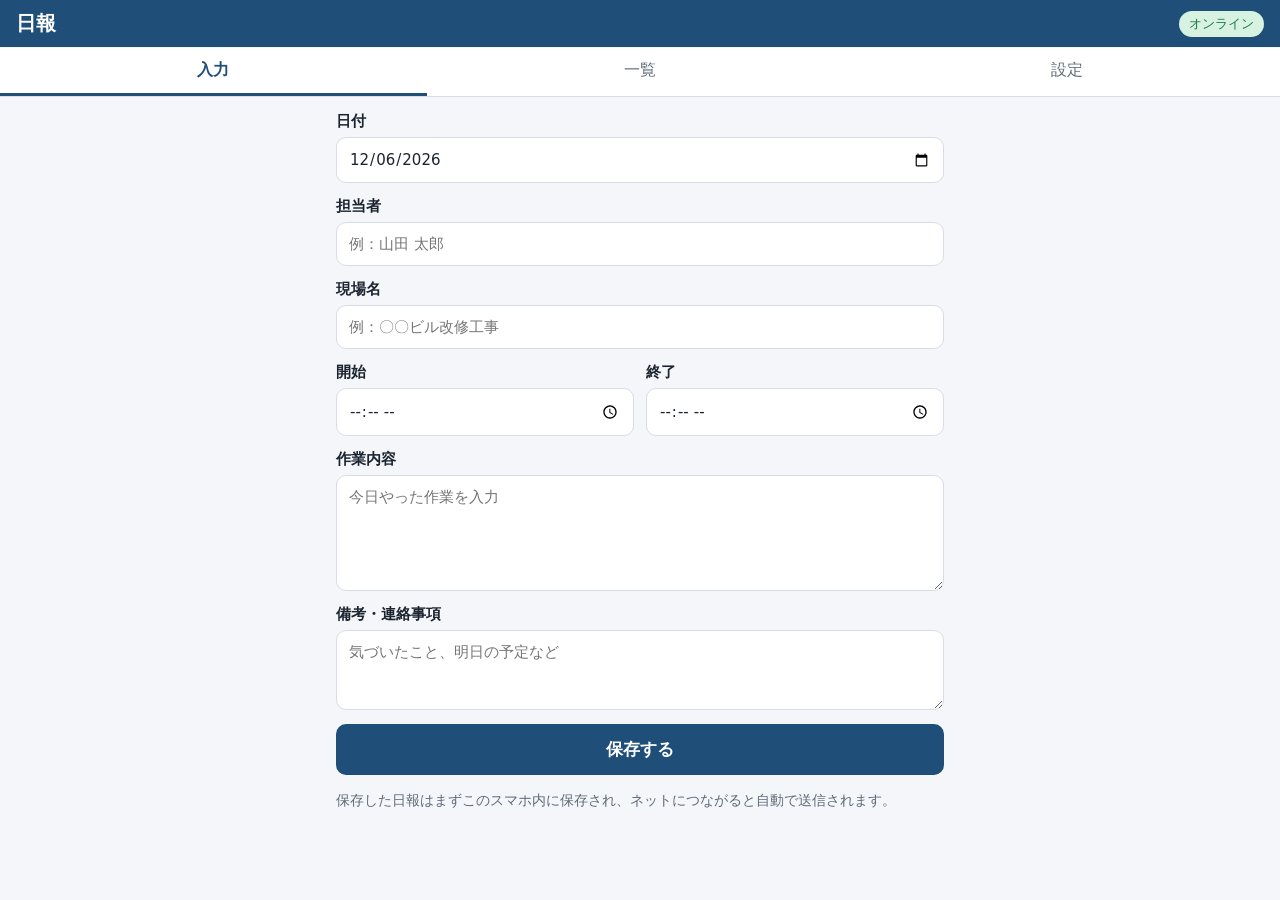
==== index.html @ 347d332f "日報アプリ（オフライン対応PWA）試作版 Co-Authored-By: Claude Opus 5.5 <noreply@anthropic.com>" ====
<!doctype html>
<html lang="ja">
<head>
  <meta charset="utf-8">
  <meta name="viewport" content="width=device-width, initial-scale=1, viewport-fit=cover">
  <meta name="theme-color" content="#1f4e79">
  <title>日報アプリ</title>
  <link rel="manifest" href="manifest.webmanifest">
  <link rel="icon" href="icon-192.png">
  <link rel="apple-touch-icon" href="icon-192.png">
  <meta name="apple-mobile-web-app-capable" content="yes">
  <link rel="stylesheet" href="style.css">
</head>
<body>
  <header class="top">
    <div class="title">日報</div>
    <div class="status">
      <span id="net" class="pill">確認中</span>
      <span id="pending" class="pill pending" hidden>未送信 0件</span>
    </div>
  </header>

  <nav class="tabs">
    <button data-tab="form" class="active">入力</button>
    <button data-tab="list">一覧</button>
    <button data-tab="settings">設定</button>
  </nav>

  <main>
    <!-- 入力 -->
    <section id="tab-form" class="tab active">
      <form id="report-form" autocomplete="off">
        <label>日付<input type="date" name="date" required></label>
        <label>担当者<input type="text" name="staff" placeholder="例：山田 太郎" required></label>
        <label>現場名<input type="text" name="site" placeholder="例：〇〇ビル改修工事"></label>
        <div class="row">
          <label>開始<input type="time" name="start"></label>
          <label>終了<input type="time" name="end"></label>
        </div>
        <label>作業内容<textarea name="work" rows="5" placeholder="今日やった作業を入力" required></textarea></label>
        <label>備考・連絡事項<textarea name="note" rows="3" placeholder="気づいたこと、明日の予定など"></textarea></label>
        <button type="submit" class="primary">保存する</button>
        <p class="hint">保存した日報はまずこのスマホ内に保存され、ネットにつながると自動で送信されます。</p>
      </form>
    </section>

    <!-- 一覧 -->
    <section id="tab-list" class="tab">
      <button id="sync-now" class="secondary">今すぐ送信</button>
      <ul id="report-list" class="list"></ul>
      <p id="empty" class="hint">まだ日報がありません。</p>
    </section>

    <!-- 設定 -->
    <section id="tab-settings" class="tab">
      <label>送信先URL
        <input type="url" id="endpoint" placeholder="未設定（デモモード）">
      </label>
      <p class="hint">未設定のあいだは「デモモード」です。ネットにつながると送信済みの表示になりますが、実際にはどこにも送られません。</p>
      <button id="save-settings" class="secondary">設定を保存</button>
      <hr>
      <button id="export-csv" class="secondary">日報をCSVで書き出す（バックアップ）</button>
      <p class="hint" id="storage-info"></p>
      <p class="hint">バージョン <span id="version"></span></p>
    </section>
  </main>

  <dialog id="detail">
    <div id="detail-body"></div>
    <div class="dialog-actions">
      <button id="detail-delete" class="danger">削除</button>
      <button id="detail-close" class="secondary">閉じる</button>
    </div>
  </dialog>

  <div id="toast" class="toast" hidden></div>

  <script src="app.js"></script>
</body>
</html>
---- style.css ----
:root {
  --brand: #1f4e79;
  --bg: #f4f6f9;
  --card: #ffffff;
  --text: #1c2430;
  --muted: #5f6b7a;
  --line: #d6dde6;
  --ok: #1e7a46;
  --warn: #b35c00;
  --danger: #b3261e;
}

* { box-sizing: border-box; }

html, body {
  margin: 0;
  background: var(--bg);
  color: var(--text);
  font-family: system-ui, -apple-system, "Hiragino Sans", "Noto Sans JP", sans-serif;
  font-size: 16px;
  -webkit-text-size-adjust: 100%;
}

.top {
  position: sticky;
  top: 0;
  z-index: 10;
  display: flex;
  align-items: center;
  justify-content: space-between;
  gap: 8px;
  padding: calc(10px + env(safe-area-inset-top)) 16px 10px;
  background: var(--brand);
  color: #fff;
}
.title { font-size: 20px; font-weight: 700; }
.status { display: flex; gap: 6px; flex-wrap: wrap; justify-content: flex-end; }

.pill {
  font-size: 13px;
  padding: 4px 10px;
  border-radius: 999px;
  background: rgba(255,255,255,.2);
  white-space: nowrap;
}
.pill.online { background: #d7f2e1; color: var(--ok); }
.pill.offline { background: #ffe1c2; color: var(--warn); }
.pill.pending { background: #fff; color: var(--warn); font-weight: 700; }

.tabs {
  display: grid;
  grid-template-columns: repeat(3, 1fr);
  background: var(--card);
  border-bottom: 1px solid var(--line);
  position: sticky;
  top: calc(48px + env(safe-area-inset-top));
  z-index: 9;
}
.tabs button {
  border: 0;
  background: none;
  padding: 12px 0;
  font-size: 16px;
  color: var(--muted);
  border-bottom: 3px solid transparent;
}
.tabs button.active { color: var(--brand); font-weight: 700; border-bottom-color: var(--brand); }

main { padding: 16px; padding-bottom: calc(32px + env(safe-area-inset-bottom)); max-width: 640px; margin: 0 auto; }

.tab { display: none; }
.tab.active { display: block; }

label { display: block; margin-bottom: 14px; font-weight: 600; font-size: 15px; }
input, textarea {
  display: block;
  width: 100%;
  margin-top: 6px;
  padding: 12px;
  font: inherit;
  font-weight: 400;
  color: var(--text);
  background: var(--card);
  border: 1px solid var(--line);
  border-radius: 10px;
}
input:focus, textarea:focus { outline: 2px solid var(--brand); outline-offset: 0; }
.row { display: grid; grid-template-columns: 1fr 1fr; gap: 12px; }

button { font: inherit; cursor: pointer; }
.primary, .secondary, .danger {
  width: 100%;
  padding: 14px;
  border-radius: 10px;
  font-weight: 700;
}
.primary { background: var(--brand); color: #fff; border: 0; font-size: 17px; }
.secondary { background: var(--card); color: var(--brand); border: 1px solid var(--brand); }
.danger { background: var(--card); color: var(--danger); border: 1px solid var(--danger); }
.primary:active, .secondary:active, .danger:active { opacity: .7; }

.hint { color: var(--muted); font-size: 14px; line-height: 1.6; }
hr { border: 0; border-top: 1px solid var(--line); margin: 20px 0; }

.list { list-style: none; padding: 0; margin: 16px 0 0; }
.list li {
  background: var(--card);
  border: 1px solid var(--line);
  border-radius: 12px;
  padding: 12px 14px;
  margin-bottom: 10px;
}
.list .head { display: flex; justify-content: space-between; align-items: center; gap: 8px; }
.list .date { font-weight: 700; }
.list .site { color: var(--muted); font-size: 14px; margin-top: 4px; }
.list .work { margin-top: 6px; font-size: 15px; overflow: hidden; display: -webkit-box; -webkit-line-clamp: 2; -webkit-box-orient: vertical; }

.badge { font-size: 12px; padding: 3px 8px; border-radius: 6px; font-weight: 700; white-space: nowrap; }
.badge.pending { background: #ffe1c2; color: var(--warn); }
.badge.sent { background: #d7f2e1; color: var(--ok); }
.badge.demo { background: #e3e8ef; color: var(--muted); }

dialog {
  width: min(92vw, 560px);
  border: 0;
  border-radius: 14px;
  padding: 18px;
}
dialog::backdrop { background: rgba(0,0,0,.4); }
#detail-body dt { font-size: 13px; color: var(--muted); margin-top: 10px; }
#detail-body dd { margin: 2px 0 0; white-space: pre-wrap; word-break: break-word; }
.dialog-actions { display: grid; grid-template-columns: 1fr 1fr; gap: 10px; margin-top: 18px; }

.toast {
  position: fixed;
  left: 16px;
  right: 16px;
  bottom: calc(20px + env(safe-area-inset-bottom));
  padding: 14px 16px;
  background: #1c2430;
  color: #fff;
  border-radius: 10px;
  text-align: center;
  z-index: 100;
}
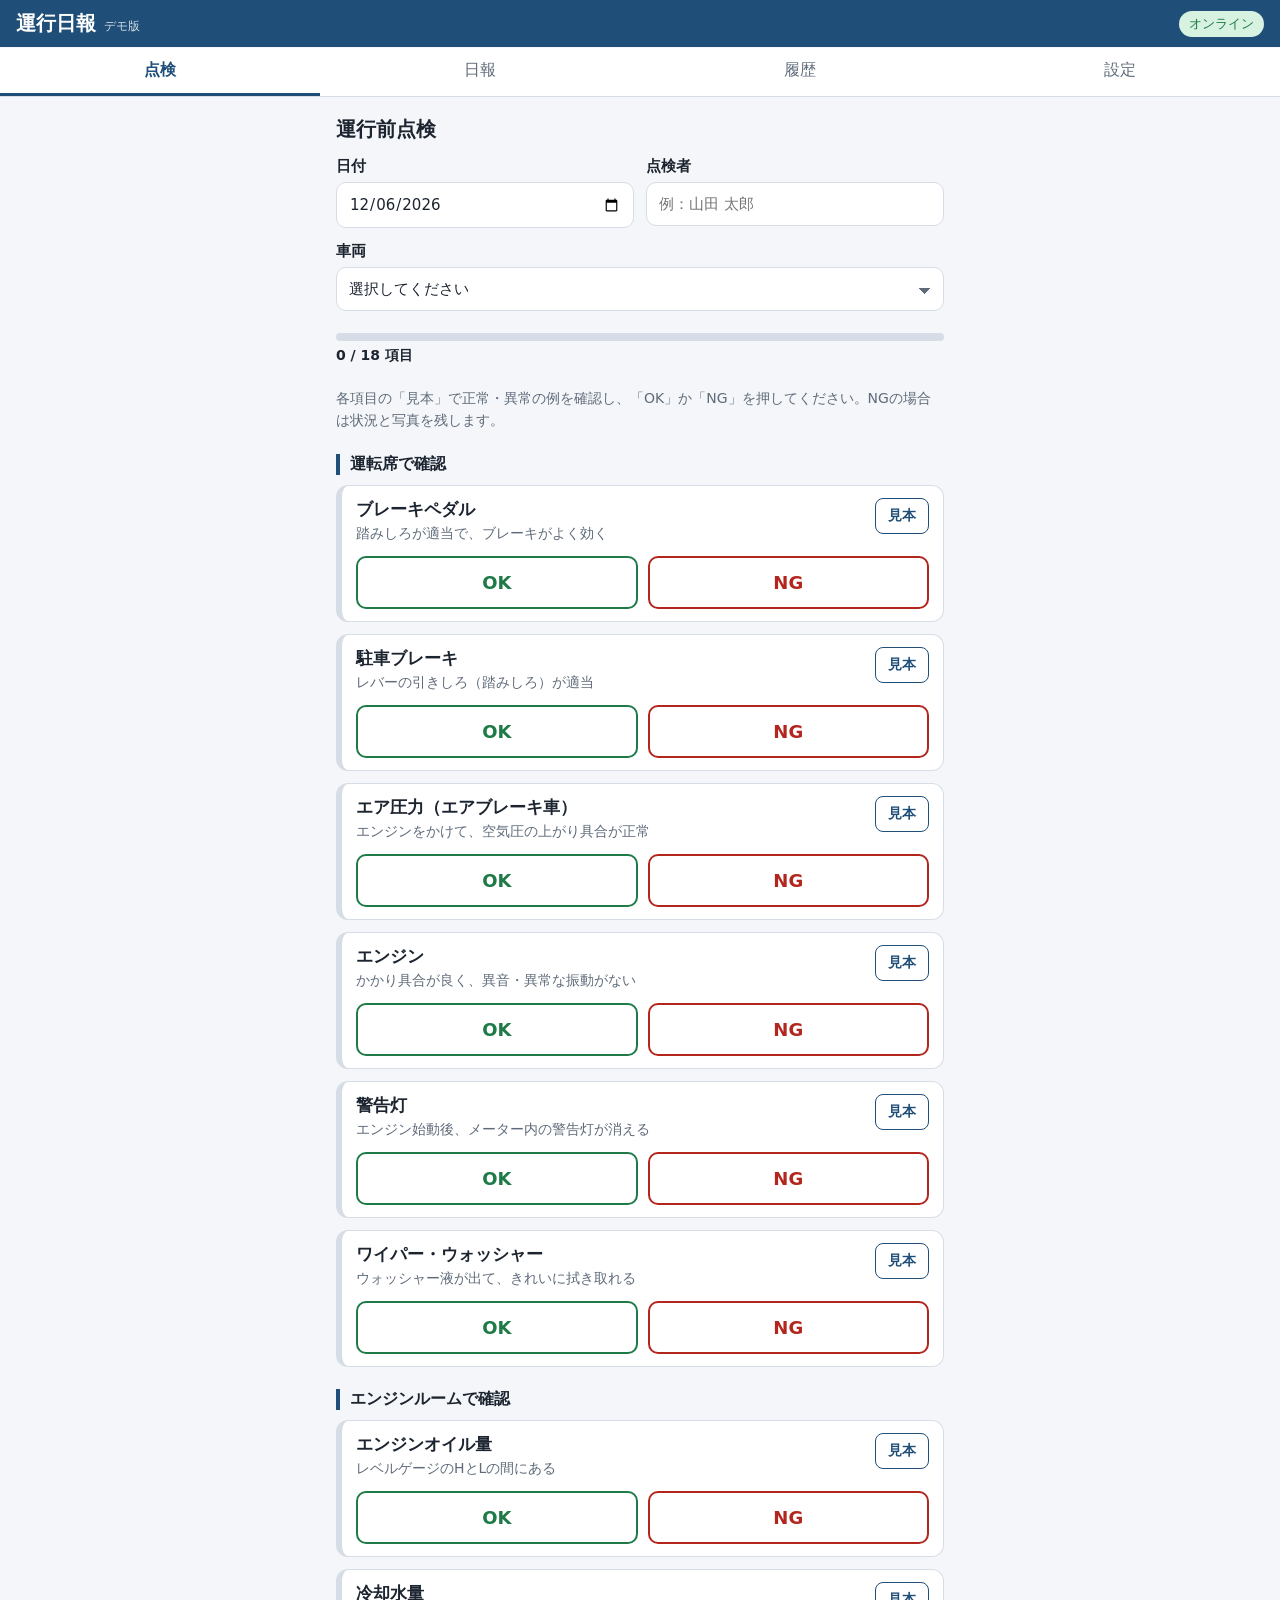
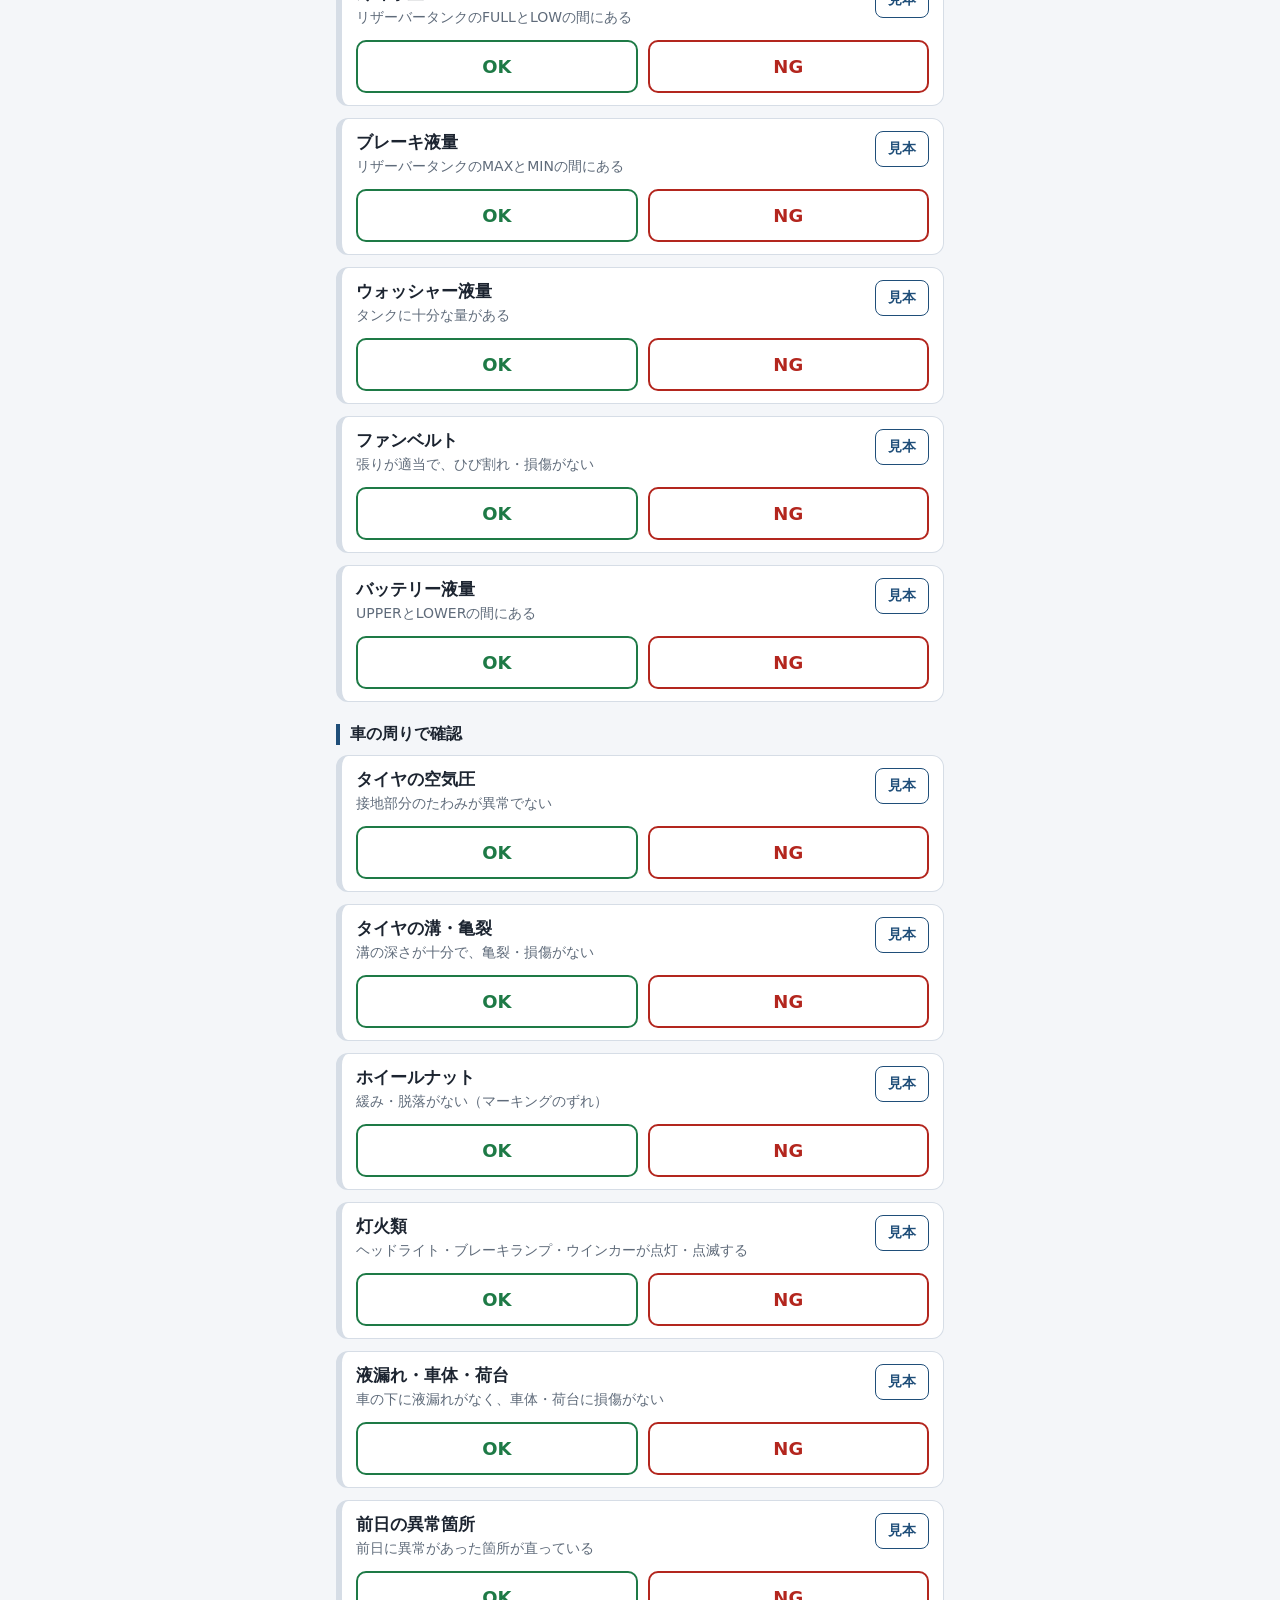
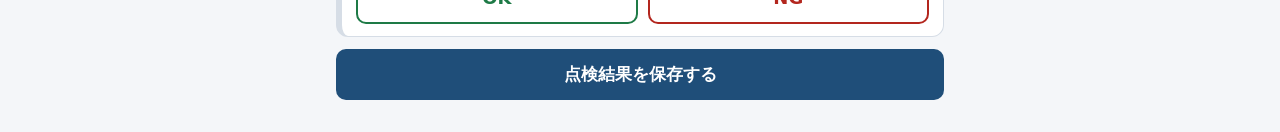
==== commit 6d19dcc9: "運行日報・運行前点検（OK/NG見本・実写登録・写真添付）を追加 Co-Authored-By: Claude Opus 5.5 <noreply@anthropic.com>" ====
--- a/index.html
+++ b/index.html
@@ -4,7 +4,7 @@
   <meta charset="utf-8">
   <meta name="viewport" content="width=device-width, initial-scale=1, viewport-fit=cover">
   <meta name="theme-color" content="#1f4e79">
-  <title>日報アプリ</title>
+  <title>運行日報・車両点検</title>
   <link rel="manifest" href="manifest.webmanifest">
   <link rel="icon" href="icon-192.png">
   <link rel="apple-touch-icon" href="icon-192.png">
@@ -13,7 +13,7 @@
 </head>
 <body>
   <header class="top">
-    <div class="title">日報</div>
+    <div class="title">運行日報<small>デモ版</small></div>
     <div class="status">
       <span id="net" class="pill">確認中</span>
       <span id="pending" class="pill pending" hidden>未送信 0件</span>
@@ -21,50 +21,123 @@
   </header>
 
   <nav class="tabs">
-    <button data-tab="form" class="active">入力</button>
-    <button data-tab="list">一覧</button>
+    <button data-tab="inspect" class="active">点検</button>
+    <button data-tab="nippo">日報</button>
+    <button data-tab="history">履歴</button>
     <button data-tab="settings">設定</button>
   </nav>
 
   <main>
-    <!-- 入力 -->
-    <section id="tab-form" class="tab active">
-      <form id="report-form" autocomplete="off">
-        <label>日付<input type="date" name="date" required></label>
-        <label>担当者<input type="text" name="staff" placeholder="例：山田 太郎" required></label>
-        <label>現場名<input type="text" name="site" placeholder="例：〇〇ビル改修工事"></label>
+    <!-- 運行前点検 -->
+    <section id="tab-inspect" class="tab active">
+      <form id="insp-form" autocomplete="off" novalidate>
+        <h2 class="sec">運行前点検</h2>
         <div class="row">
-          <label>開始<input type="time" name="start"></label>
-          <label>終了<input type="time" name="end"></label>
+          <label>日付<input type="date" name="date" required></label>
+          <label>点検者<input type="text" name="inspector" placeholder="例：山田 太郎" required></label>
         </div>
-        <label>作業内容<textarea name="work" rows="5" placeholder="今日やった作業を入力" required></textarea></label>
-        <label>備考・連絡事項<textarea name="note" rows="3" placeholder="気づいたこと、明日の予定など"></textarea></label>
-        <button type="submit" class="primary">保存する</button>
-        <p class="hint">保存した日報はまずこのスマホ内に保存され、ネットにつながると自動で送信されます。</p>
+        <label>車両<select name="vehicle" class="vehicle-select" required></select></label>
+
+        <div class="progress" id="insp-progress">
+          <div class="bar"><span id="insp-bar"></span></div>
+          <div class="count"><span id="insp-count">0 / 0</span><span id="insp-ng" class="ng-count" hidden></span></div>
+        </div>
+
+        <p class="hint">各項目の「見本」で正常・異常の例を確認し、「OK」か「NG」を押してください。NGの場合は状況と写真を残します。</p>
+
+        <div id="insp-list"></div>
+
+        <button type="submit" class="primary">点検結果を保存する</button>
       </form>
     </section>
 
-    <!-- 一覧 -->
-    <section id="tab-list" class="tab">
+    <!-- 運転日報 -->
+    <section id="tab-nippo" class="tab">
+      <form id="nippo-form" autocomplete="off" novalidate>
+        <h2 class="sec">運転日報</h2>
+        <div class="row">
+          <label>日付<input type="date" name="date" required></label>
+          <label>乗務員<input type="text" name="driver" placeholder="例：山田 太郎" required></label>
+        </div>
+        <label>車両<select name="vehicle" class="vehicle-select" required></select></label>
+        <div id="insp-status" class="insp-status"></div>
+
+        <h3 class="sub">出庫・帰庫</h3>
+        <div class="row">
+          <label>出庫時刻<input type="time" name="outTime"></label>
+          <label>帰庫時刻<input type="time" name="inTime"></label>
+        </div>
+        <div class="row">
+          <label>出庫メーター<input type="number" name="outOdo" inputmode="numeric" placeholder="km"></label>
+          <label>帰庫メーター<input type="number" name="inOdo" inputmode="numeric" placeholder="km"></label>
+        </div>
+        <div class="calc">走行距離：<strong id="distance">— km</strong></div>
+
+        <h3 class="sub">アルコールチェック</h3>
+        <div class="row">
+          <label>出庫前（mg/L）<input type="number" name="alcOut" inputmode="decimal" step="0.01" min="0" placeholder="0.00"></label>
+          <label>帰庫後（mg/L）<input type="number" name="alcIn" inputmode="decimal" step="0.01" min="0" placeholder="0.00"></label>
+        </div>
+
+        <h3 class="sub">運行記録</h3>
+        <div id="stops"></div>
+        <button type="button" id="add-stop" class="secondary small">＋ 運行記録を追加</button>
+
+        <h3 class="sub">給油・高速</h3>
+        <div class="row">
+          <label>給油量（L）<input type="number" name="fuel" inputmode="decimal" step="0.1" min="0"></label>
+          <label>高速代（円）<input type="number" name="toll" inputmode="numeric" min="0"></label>
+        </div>
+
+        <label>特記事項<textarea name="note" rows="3" placeholder="事故・ヒヤリハット・車両の異常・荷主からの連絡など"></textarea></label>
+
+        <button type="submit" class="primary">日報を保存する</button>
+        <p class="hint">保存した内容はまずこのスマホ内に保存され、ネットにつながると自動で送信されます。</p>
+      </form>
+    </section>
+
+    <!-- 履歴 -->
+    <section id="tab-history" class="tab">
       <button id="sync-now" class="secondary">今すぐ送信</button>
-      <ul id="report-list" class="list"></ul>
-      <p id="empty" class="hint">まだ日報がありません。</p>
+      <ul id="history-list" class="list"></ul>
+      <p id="empty" class="hint">まだ記録がありません。</p>
     </section>
 
     <!-- 設定 -->
     <section id="tab-settings" class="tab">
+      <label>車両リスト（1行に1台）
+        <textarea id="vehicles" rows="5"></textarea>
+      </label>
       <label>送信先URL
         <input type="url" id="endpoint" placeholder="未設定（デモモード）">
       </label>
-      <p class="hint">未設定のあいだは「デモモード」です。ネットにつながると送信済みの表示になりますが、実際にはどこにも送られません。</p>
+      <p class="hint">送信先が未設定のあいだは「デモモード」です。ネットにつながると送信済みの表示になりますが、実際にはどこにも送られません。</p>
       <button id="save-settings" class="secondary">設定を保存</button>
       <hr>
-      <button id="export-csv" class="secondary">日報をCSVで書き出す（バックアップ）</button>
+      <div class="row">
+        <button id="export-nippo" class="secondary">日報をCSV出力</button>
+        <button id="export-insp" class="secondary">点検をCSV出力</button>
+      </div>
       <p class="hint" id="storage-info"></p>
+      <hr>
+      <label class="check"><input type="checkbox" id="sample-edit"> 見本写真の登録・変更を許可する（管理者用）</label>
+      <p class="hint">オンにすると、点検項目の「見本」画面から、OK・NGそれぞれの実写を撮影して登録できます。登録していない項目はイラストで表示されます。</p>
       <p class="hint">バージョン <span id="version"></span></p>
     </section>
   </main>
 
+  <!-- 見本（OK/NG） -->
+  <dialog id="sample">
+    <h3 id="sample-title"></h3>
+    <p id="sample-point" class="hint"></p>
+    <div class="sample-grid">
+      <figure class="ok"><figcaption>OK（正常）</figcaption><div id="sample-ok-img" class="sample-img"></div><p id="sample-ok-text"></p><div class="sample-edit" data-state="ok"></div></figure>
+      <figure class="ng"><figcaption>NG（異常）</figcaption><div id="sample-ng-img" class="sample-img"></div><p id="sample-ng-text"></p><div class="sample-edit" data-state="ng"></div></figure>
+    </div>
+    <button id="sample-close" class="secondary">閉じる</button>
+  </dialog>
+
+  <!-- 履歴の詳細 -->
   <dialog id="detail">
     <div id="detail-body"></div>
     <div class="dialog-actions">
@@ -73,8 +146,15 @@
     </div>
   </dialog>
 
+  <!-- 写真の拡大表示 -->
+  <dialog id="photo-view" class="photo-view">
+    <img id="photo-view-img" alt="">
+    <button id="photo-view-close" class="secondary">閉じる</button>
+  </dialog>
+
   <div id="toast" class="toast" hidden></div>
 
+  <script src="checklist.js"></script>
   <script src="app.js"></script>
 </body>
 </html>
--- a/style.css
+++ b/style.css
@@ -11,6 +11,7 @@
 }
 
 * { box-sizing: border-box; }
+[hidden] { display: none !important; }
 
 html, body {
   margin: 0;
@@ -49,7 +50,7 @@
 
 .tabs {
   display: grid;
-  grid-template-columns: repeat(3, 1fr);
+  grid-template-columns: repeat(4, 1fr);
   background: var(--card);
   border-bottom: 1px solid var(--line);
   position: sticky;
@@ -72,7 +73,7 @@
 .tab.active { display: block; }
 
 label { display: block; margin-bottom: 14px; font-weight: 600; font-size: 15px; }
-input, textarea {
+input, textarea, select {
   display: block;
   width: 100%;
   margin-top: 6px;
@@ -84,7 +85,7 @@
   border: 1px solid var(--line);
   border-radius: 10px;
 }
-input:focus, textarea:focus { outline: 2px solid var(--brand); outline-offset: 0; }
+input:focus, textarea:focus, select:focus { outline: 2px solid var(--brand); outline-offset: 0; }
 .row { display: grid; grid-template-columns: 1fr 1fr; gap: 12px; }
 
 button { font: inherit; cursor: pointer; }
@@ -143,3 +144,112 @@
   text-align: center;
   z-index: 100;
 }
+
+/* ---------- v2: 運行日報・運行前点検 ---------- */
+.title small { font-size: 12px; font-weight: 400; margin-left: 8px; opacity: .8; }
+select { appearance: none; -webkit-appearance: none; background-image: linear-gradient(45deg, transparent 50%, var(--muted) 50%), linear-gradient(135deg, var(--muted) 50%, transparent 50%); background-position: calc(100% - 18px) 55%, calc(100% - 12px) 55%; background-size: 6px 6px; background-repeat: no-repeat; padding-right: 32px; }
+.sec { font-size: 20px; margin: 4px 0 14px; }
+.sub { font-size: 16px; margin: 22px 0 10px; padding-left: 10px; border-left: 4px solid var(--brand); }
+.row > button { margin: 0; }
+.secondary.small { padding: 10px; font-size: 15px; margin-bottom: 8px; }
+.calc { margin: -4px 0 4px; color: var(--muted); }
+.calc strong { color: var(--text); font-size: 18px; }
+.calc strong.warn { color: var(--danger); font-size: 15px; }
+
+/* 進捗バー */
+.progress { position: sticky; top: calc(96px + env(safe-area-inset-top)); z-index: 8; background: var(--bg); padding: 8px 0; margin-bottom: 4px; }
+.progress .bar { height: 8px; background: var(--line); border-radius: 99px; overflow: hidden; }
+.progress .bar span { display: block; height: 100%; width: 0; background: var(--brand); transition: width .2s; }
+.progress .count { display: flex; justify-content: space-between; font-size: 14px; margin-top: 6px; font-weight: 700; }
+.ng-count { color: var(--danger); }
+
+/* 点検項目 */
+.item { background: var(--card); border: 1px solid var(--line); border-left: 6px solid var(--line); border-radius: 12px; padding: 12px 14px; margin-bottom: 12px; }
+.item.is-ok { border-left-color: var(--ok); }
+.item.is-ng { border-left-color: var(--danger); background: #fff8f7; }
+.item-head { display: flex; justify-content: space-between; align-items: flex-start; gap: 10px; }
+.item-name { font-weight: 700; font-size: 17px; }
+.item-point { color: var(--muted); font-size: 14px; margin-top: 2px; line-height: 1.5; }
+.sample-btn { flex: none; border: 1px solid var(--brand); color: var(--brand); background: var(--card); border-radius: 8px; padding: 8px 12px; font-size: 14px; font-weight: 700; }
+.judge { display: grid; grid-template-columns: 1fr 1fr; gap: 10px; margin-top: 12px; }
+.judge-btn { padding: 14px 0; border-radius: 10px; font-size: 18px; font-weight: 800; background: var(--card); }
+.judge-btn.ok { color: var(--ok); border: 2px solid var(--ok); }
+.judge-btn.ng { color: var(--danger); border: 2px solid var(--danger); }
+.judge-btn.ok.selected { background: var(--ok); color: #fff; }
+.judge-btn.ng.selected { background: var(--danger); color: #fff; }
+.judge-view { display: grid; grid-template-columns: 120px 1fr; gap: 10px; align-items: center; margin-top: 12px; }
+.judge-view:has(.judge-pic) { grid-template-columns: 120px 1fr; }
+.judge-view:not(:has(.judge-pic)) { grid-template-columns: 1fr; }
+.judge-pic svg { width: 100%; height: auto; display: block; }
+.judge-text { font-size: 14px; line-height: 1.5; padding: 8px 10px; border-radius: 8px; }
+.judge-text.ok { background: #e6f5ec; color: #14532d; }
+.judge-text.ng { background: #fde8e6; color: #7f1d1d; }
+.ng-area { margin-top: 12px; }
+.ng-area label { margin-bottom: 8px; }
+.photo-area { margin-top: 10px; }
+.photo-btn { display: block; text-align: center; padding: 12px; border: 1px dashed var(--brand); color: var(--brand); border-radius: 10px; font-weight: 700; margin: 0; }
+.is-ng .photo-btn { border-color: var(--danger); color: var(--danger); border-style: solid; }
+.thumbs { display: flex; flex-wrap: wrap; gap: 8px; margin: 8px 0; }
+.thumb { position: relative; width: 84px; height: 84px; }
+.thumb img { width: 100%; height: 100%; object-fit: cover; border-radius: 8px; border: 1px solid var(--line); }
+.thumb button { position: absolute; top: -6px; right: -6px; width: 26px; height: 26px; border-radius: 50%; border: 0; background: #1c2430; color: #fff; font-size: 15px; line-height: 26px; padding: 0; }
+
+/* 見本ダイアログ */
+#sample h3 { margin: 0 0 4px; }
+.sample-grid { display: grid; grid-template-columns: 1fr; gap: 12px; margin: 12px 0 16px; }
+@media (min-width: 520px) { .sample-grid { grid-template-columns: 1fr 1fr; } }
+.sample-grid figure { margin: 0; border-radius: 12px; padding: 10px; border: 2px solid; }
+.sample-grid figure.ok { border-color: var(--ok); background: #f3fbf6; }
+.sample-grid figure.ng { border-color: var(--danger); background: #fff6f5; }
+.sample-grid figcaption { font-weight: 800; margin-bottom: 6px; }
+.sample-grid .ok figcaption { color: var(--ok); }
+.sample-grid .ng figcaption { color: var(--danger); }
+.sample-grid svg { width: 100%; height: auto; display: block; }
+.sample-grid p { margin: 8px 0 0; font-size: 14px; line-height: 1.5; }
+dialog { max-height: 90vh; overflow-y: auto; }
+
+/* 日報：点検状況・運行記録 */
+.insp-status { font-size: 14px; padding: 10px 12px; border-radius: 10px; margin: -4px 0 6px; }
+.insp-status:empty { display: none; }
+.insp-status.ok { background: #e6f5ec; color: #14532d; }
+.insp-status.ng { background: #fde8e6; color: #7f1d1d; }
+.insp-status.warn { background: #fff1de; color: #7a3e00; }
+.link { border: 0; background: none; color: var(--brand); text-decoration: underline; font-weight: 700; padding: 0 4px; }
+.stop { background: var(--card); border: 1px solid var(--line); border-radius: 12px; padding: 10px; margin-bottom: 10px; }
+.stop input, .stop select { margin-top: 0; margin-bottom: 8px; }
+.stop > input:last-child { margin-bottom: 0; }
+.stop-row { display: grid; grid-template-columns: 1fr 1fr 40px; gap: 8px; }
+.stop-remove { border: 1px solid var(--line); background: var(--bg); border-radius: 10px; height: 46px; font-size: 18px; color: var(--muted); }
+
+/* 履歴 */
+.kind { font-size: 12px; font-weight: 700; padding: 3px 8px; border-radius: 6px; color: #fff; flex: none; }
+.kind.insp { background: #5b4fa8; }
+.kind.nippo { background: var(--brand); }
+.list .head .date { flex: 1; }
+.list .line { margin-top: 6px; font-size: 15px; }
+.badge.ok { background: #d7f2e1; color: var(--ok); }
+.badge.ng { background: #fde8e6; color: var(--danger); }
+#detail-body h3 { margin: 0 0 6px; }
+#detail-body h4 { margin: 14px 0 6px; }
+.detail-items, .detail-stops { list-style: none; padding: 0; margin: 12px 0 0; }
+.detail-items li, .detail-stops li { padding: 8px 0; border-top: 1px solid var(--line); font-size: 15px; }
+.detail-items li.ng { background: #fff6f5; }
+.detail-comment { margin-top: 4px; font-size: 14px; color: #7f1d1d; }
+
+/* 写真の拡大 */
+.photo-view img { display: block; max-width: 100%; max-height: 70vh; margin: 0 auto 12px; border-radius: 8px; }
+
+/* 見本の実写 */
+.sample-photo { display: block; width: 100%; aspect-ratio: 3 / 2; object-fit: cover; border-radius: 8px; background: #000; }
+.judge-pic .sample-photo { aspect-ratio: 3 / 2; }
+.sample-img { position: relative; }
+.sample-tag { position: absolute; left: 6px; top: 6px; font-size: 11px; padding: 2px 6px; border-radius: 4px; background: rgba(28,36,48,.75); color: #fff; }
+.sample-none { padding: 24px 0; text-align: center; color: var(--muted); background: #eef2f6; border-radius: 8px; }
+.sample-edit { display: flex; gap: 8px; margin-top: 10px; }
+.sample-edit:empty { display: none; }
+.sample-upload { flex: 1; margin: 0; text-align: center; padding: 10px; border-radius: 8px; background: var(--card); border: 1px solid currentColor; font-size: 14px; font-weight: 700; }
+.ok .sample-upload { color: var(--ok); }
+.ng .sample-upload { color: var(--danger); }
+.sample-reset { border: 1px solid var(--line); background: var(--card); color: var(--muted); border-radius: 8px; padding: 0 10px; font-size: 13px; }
+label.check { display: flex; align-items: center; gap: 10px; font-weight: 600; }
+label.check input { width: 22px; height: 22px; margin: 0; flex: none; }
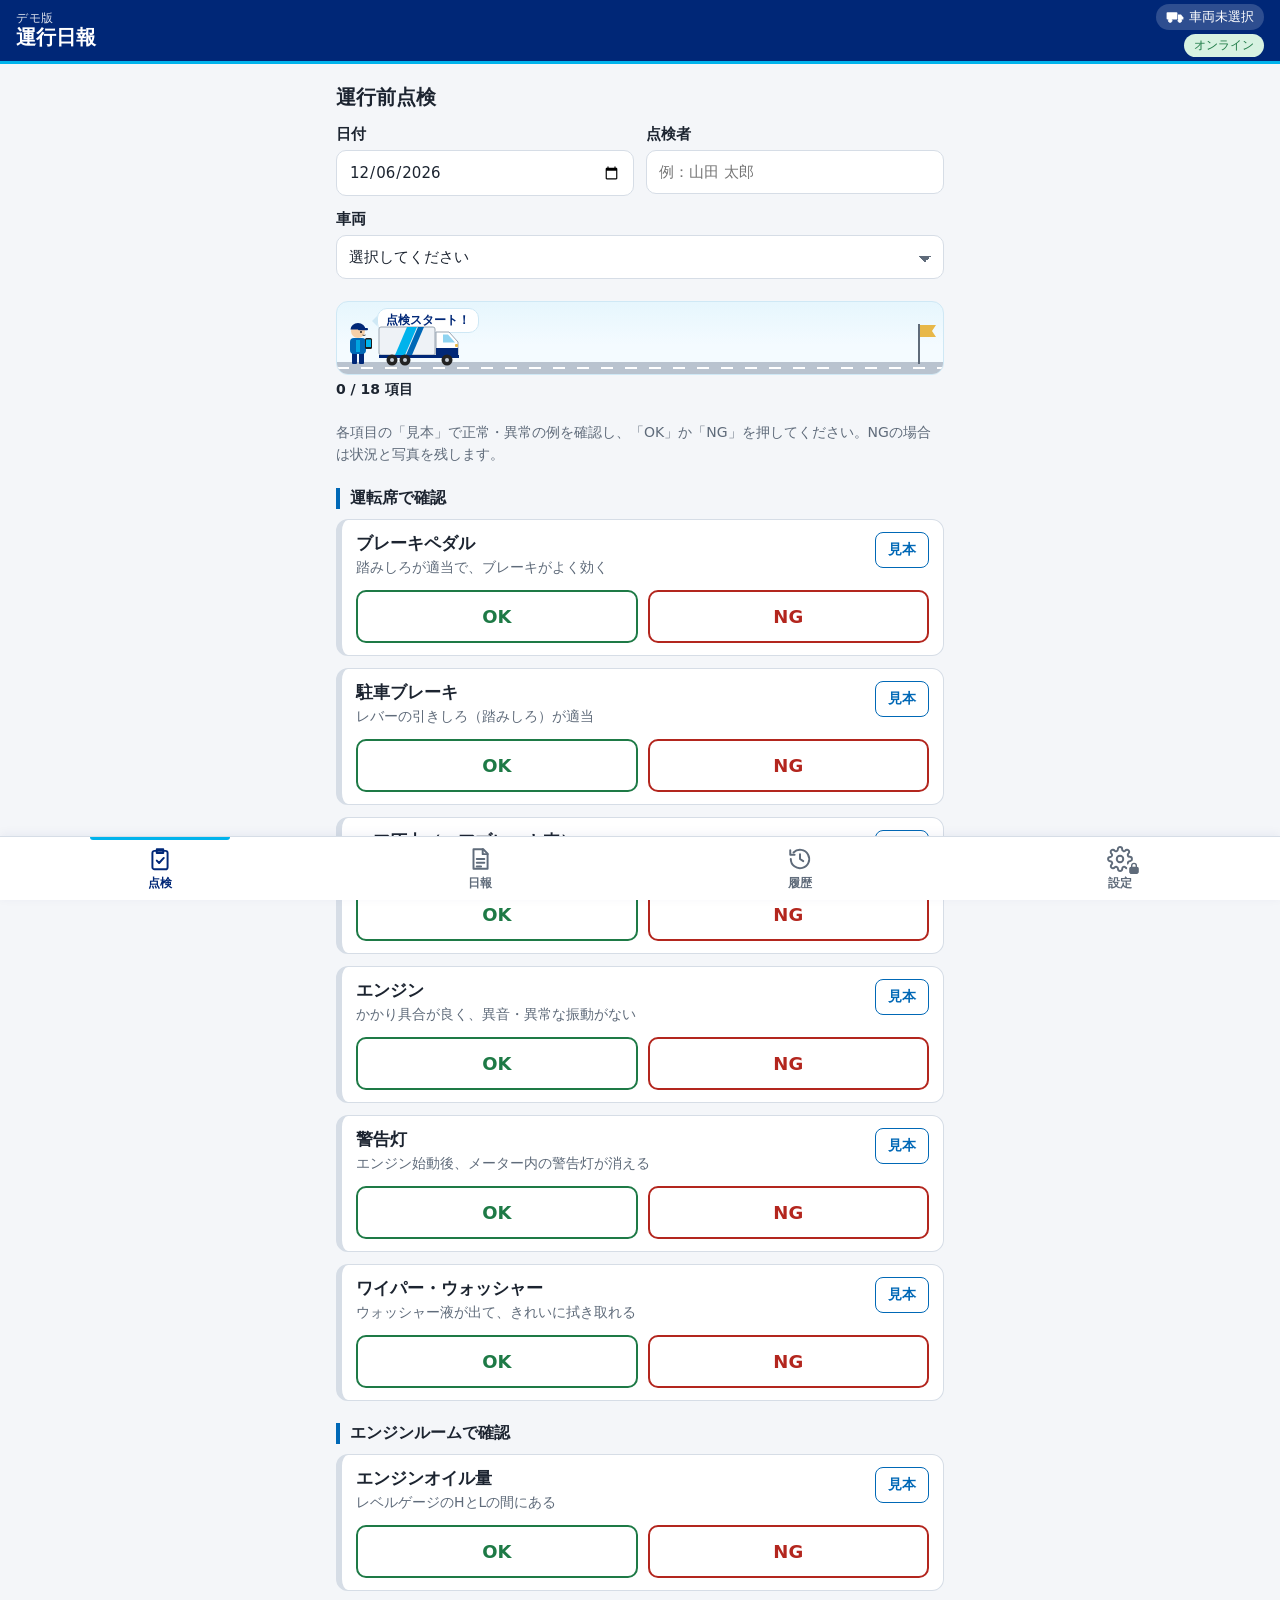
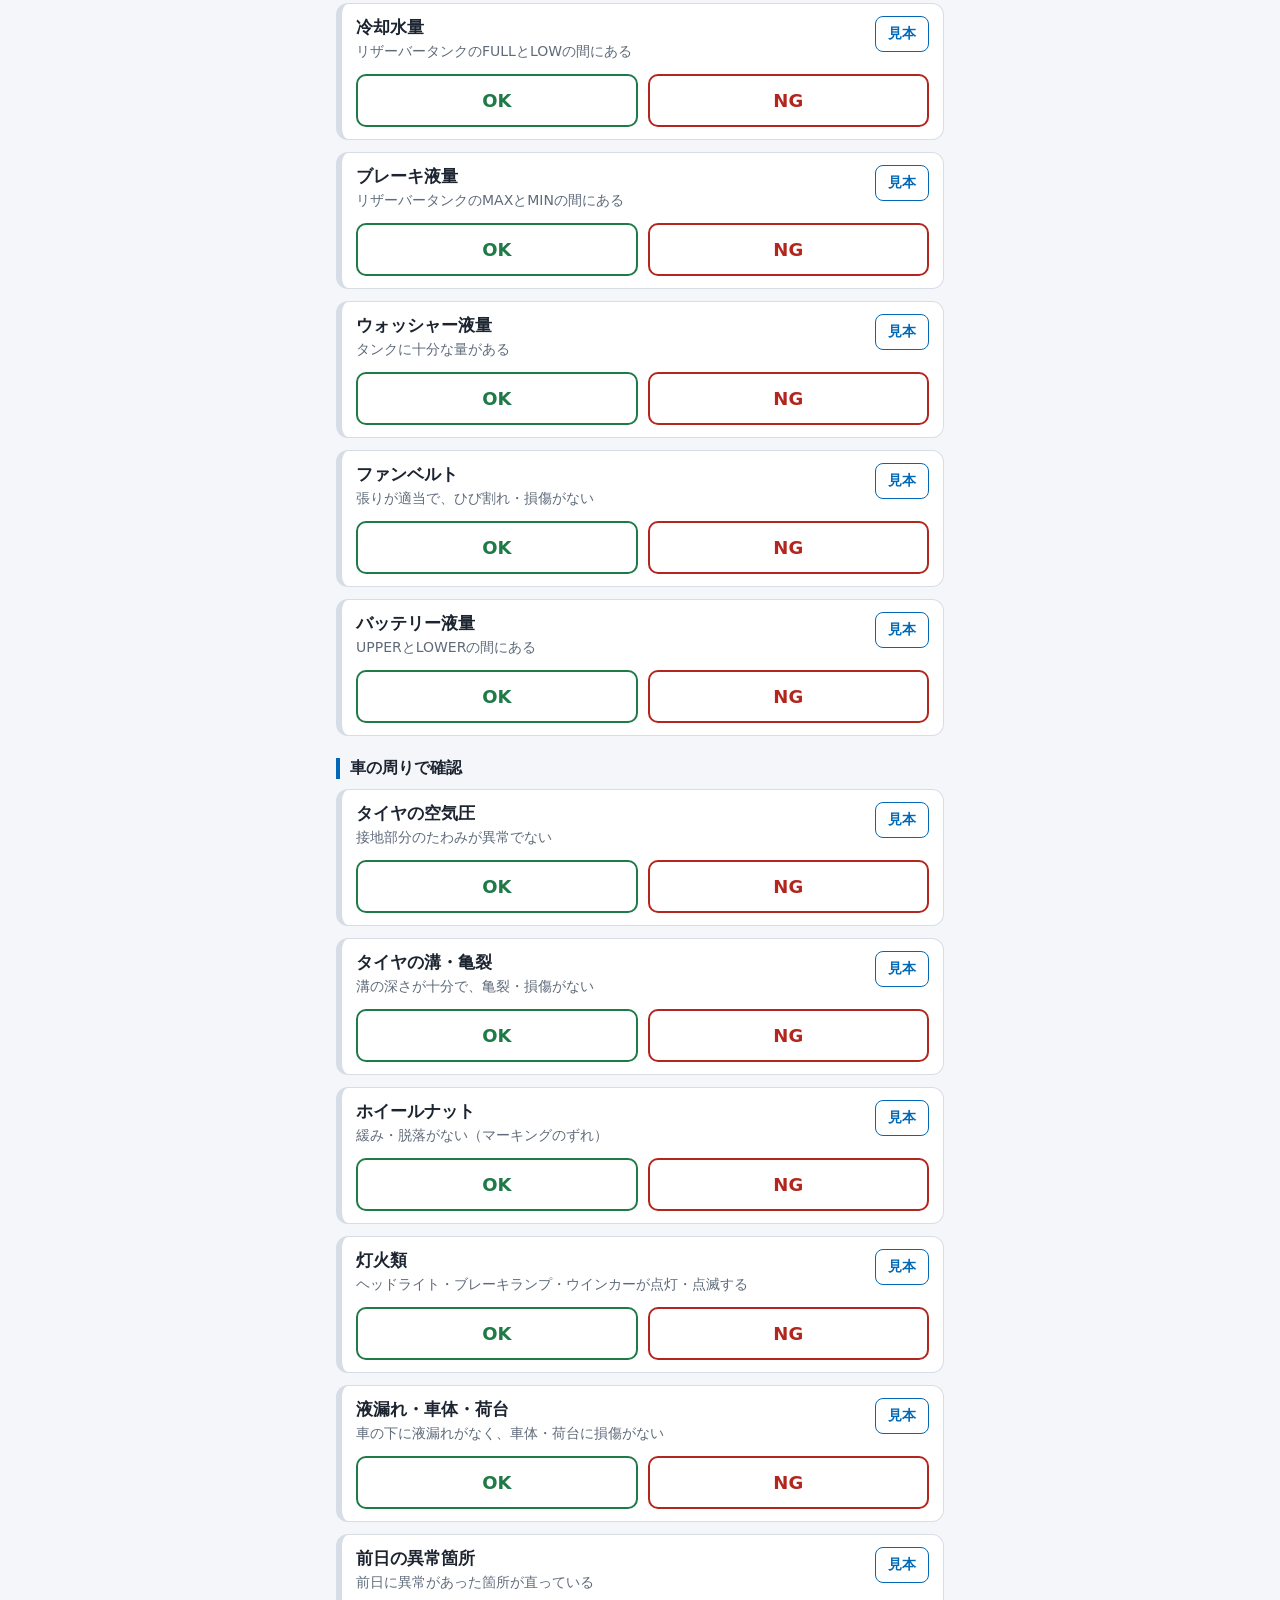
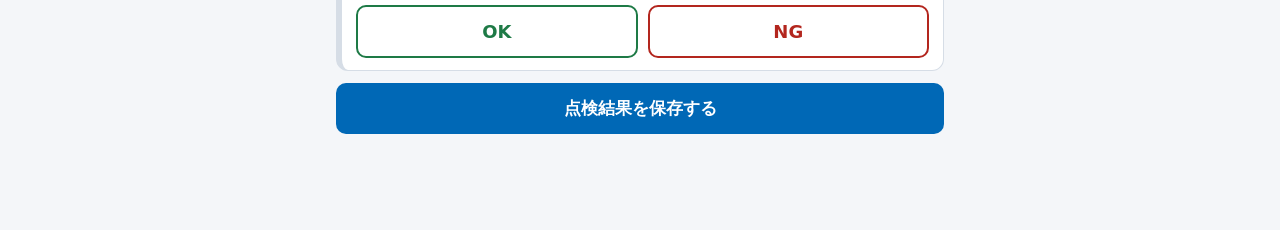
==== commit 5372562c: "v3: 下部アイコンナビ、設定の担当者ロック、ヘッダーに車両番号、ギオンカラー、点検の進捗トラック演出 Co-Authored-By: Claude Opus 5.5 <noreply@anthrop" ====
--- a/index.html
+++ b/index.html
@@ -3,7 +3,7 @@
 <head>
   <meta charset="utf-8">
   <meta name="viewport" content="width=device-width, initial-scale=1, viewport-fit=cover">
-  <meta name="theme-color" content="#1f4e79">
+  <meta name="theme-color" content="#002777">
   <title>運行日報・車両点検</title>
   <link rel="manifest" href="manifest.webmanifest">
   <link rel="icon" href="icon-192.png">
@@ -13,19 +13,18 @@
 </head>
 <body>
   <header class="top">
-    <div class="title">運行日報<small>デモ版</small></div>
+    <div class="title"><small>デモ版</small><span>運行日報</span></div>
     <div class="status">
-      <span id="net" class="pill">確認中</span>
-      <span id="pending" class="pill pending" hidden>未送信 0件</span>
+      <button type="button" id="vehicle-pill" class="pill vehicle none" aria-label="選択中の車両">
+        <svg width="18" height="12" viewBox="0 0 30 20" aria-hidden="true"><rect x="1" y="2" width="18" height="12" rx="1.5" fill="currentColor"/><path d="M20 6h5l4 5v3h-9z" fill="currentColor"/><circle cx="7" cy="16" r="3" fill="currentColor" stroke="#fff" stroke-width="1.5"/><circle cx="23" cy="16" r="3" fill="currentColor" stroke="#fff" stroke-width="1.5"/></svg>
+        <span id="vehicle-name">車両未選択</span>
+      </button>
+      <div class="status-row">
+        <span id="admin-pill" class="pill admin" hidden>管理者</span>
+        <span id="net" class="pill">確認中</span>
+      </div>
     </div>
   </header>
-
-  <nav class="tabs">
-    <button data-tab="inspect" class="active">点検</button>
-    <button data-tab="nippo">日報</button>
-    <button data-tab="history">履歴</button>
-    <button data-tab="settings">設定</button>
-  </nav>
 
   <main>
     <!-- 運行前点検 -->
@@ -39,7 +38,48 @@
         <label>車両<select name="vehicle" class="vehicle-select" required></select></label>
 
         <div class="progress" id="insp-progress">
-          <div class="bar"><span id="insp-bar"></span></div>
+          <div class="road" id="road" style="--p:0">
+            <div class="lane"></div>
+            <div class="done-lane" id="done-lane"></div>
+            <!-- ドライバー（スマホを持っている） -->
+            <svg class="driver" viewBox="0 0 34 46" aria-hidden="true">
+              <rect x="11" y="32" width="5" height="12" rx="1" fill="#002777"/>
+              <rect x="18" y="32" width="5" height="12" rx="1" fill="#002777"/>
+              <rect x="9" y="18" width="16" height="16" rx="4" fill="#0068b6"/>
+              <rect x="15" y="20" width="4" height="12" fill="#00b3ec" opacity=".8"/>
+              <circle cx="17" cy="11" r="7" fill="#f5d0a9"/>
+              <path d="M9.5 9.5 a7.5 6.5 0 0 1 15 0 z" fill="#002777"/>
+              <rect x="17" y="8" width="10" height="2.2" rx="1" fill="#002777"/>
+              <circle cx="20" cy="12" r="1" fill="#1e1e1e"/>
+              <path d="M21.5 15 q1.5 1 3 0" stroke="#1e1e1e" stroke-width=".8" fill="none"/>
+              <path d="M22 22 l3 3" stroke="#0068b6" stroke-width="3" stroke-linecap="round"/>
+              <rect x="24" y="18" width="7" height="11" rx="1.5" fill="#1e1e1e"/>
+              <rect x="25" y="19.5" width="5" height="7.5" rx=".5" fill="#00b3ec"/>
+            </svg>
+            <div class="bubble" id="road-bubble">点検スタート！</div>
+            <!-- トラック -->
+            <div class="truck" id="road-truck">
+              <svg viewBox="0 0 84 44" width="84" height="44" aria-hidden="true">
+                <rect x="2" y="4" width="56" height="28" rx="2" fill="#eef2f6" stroke="#9aa5b1"/>
+                <path d="M30 4 h10 l-12 28 h-10 z" fill="#00b3ec"/>
+                <path d="M41 4 h6 l-12 28 h-6 z" fill="#0068b6"/>
+                <path d="M59 9 h13 l9 10 v13 h-22 z" fill="#ffffff" stroke="#9aa5b1"/>
+                <path d="M66 11.5 h5 l7 8 h-12 z" fill="#8fd3f0"/>
+                <rect x="59" y="25" width="22" height="7" fill="#002777"/>
+                <rect x="78" y="21" width="3" height="3" rx="1" fill="#e8b849"/>
+                <rect x="2" y="32" width="80" height="3" fill="#002777"/>
+                <circle cx="15" cy="37" r="5.5" fill="#222"/><circle cx="15" cy="37" r="2" fill="#c3cad3"/>
+                <circle cx="28" cy="37" r="5.5" fill="#222"/><circle cx="28" cy="37" r="2" fill="#c3cad3"/>
+                <circle cx="70" cy="37" r="5.5" fill="#222"/><circle cx="70" cy="37" r="2" fill="#c3cad3"/>
+              </svg>
+              <span class="alert" id="road-alert" hidden>!</span>
+            </div>
+            <!-- ゴールの旗 -->
+            <svg class="goal" viewBox="0 0 24 46" aria-hidden="true">
+              <line x1="4" y1="4" x2="4" y2="44" stroke="#5f6b7a" stroke-width="2"/>
+              <path id="goal-flag" d="M5 5 h16 l-4 6 l4 6 h-16 z" fill="#e8b849"/>
+            </svg>
+          </div>
           <div class="count"><span id="insp-count">0 / 0</span><span id="insp-ng" class="ng-count" hidden></span></div>
         </div>
 
@@ -105,6 +145,18 @@
 
     <!-- 設定 -->
     <section id="tab-settings" class="tab">
+      <!-- ロック中（担当者のみ解除できる） -->
+      <form id="lock-form" class="lock-box" autocomplete="off">
+        <svg class="lock-icon" viewBox="0 0 24 24" fill="none" stroke="currentColor" stroke-width="1.8" aria-hidden="true"><rect x="5" y="10.5" width="14" height="10" rx="2"/><path d="M8 10.5V7.5a4 4 0 0 1 8 0v3"/><circle cx="12" cy="15.5" r="1.3" fill="currentColor"/></svg>
+        <h2>設定は担当者専用です</h2>
+        <p class="hint">管理者PINを入力してください。</p>
+        <input type="password" id="pin-input" class="pin-input" inputmode="numeric" pattern="[0-9]*" maxlength="8" autocomplete="off" aria-label="管理者PIN">
+        <button type="submit" class="primary">ロックを解除</button>
+      </form>
+
+      <!-- 解除後 -->
+      <div id="settings-body" hidden>
+      <div class="admin-bar"><span>管理者モード中（見本写真の登録もできます）</span><button type="button" id="lock-now" class="secondary">ロック</button></div>
       <label>車両リスト（1行に1台）
         <textarea id="vehicles" rows="5"></textarea>
       </label>
@@ -120,11 +172,37 @@
       </div>
       <p class="hint" id="storage-info"></p>
       <hr>
-      <label class="check"><input type="checkbox" id="sample-edit"> 見本写真の登録・変更を許可する（管理者用）</label>
-      <p class="hint">オンにすると、点検項目の「見本」画面から、OK・NGそれぞれの実写を撮影して登録できます。登録していない項目はイラストで表示されます。</p>
+      <h3 class="sub">見本写真</h3>
+      <p class="hint">管理者モード中は、点検項目の「見本」画面から、OK・NGそれぞれの実写を撮影して登録できます。登録していない項目はイラストで表示されます。</p>
+      <h3 class="sub">管理者PINの変更</h3>
+      <div class="row">
+        <input type="password" id="new-pin" inputmode="numeric" pattern="[0-9]*" maxlength="8" placeholder="新しいPIN（4〜8桁）" aria-label="新しいPIN">
+        <button type="button" id="change-pin" class="secondary">変更</button>
+      </div>
       <p class="hint">バージョン <span id="version"></span></p>
+      </div>
     </section>
   </main>
+
+  <!-- 下のメニュー -->
+  <nav class="bottom-nav" aria-label="メニュー">
+    <button data-tab="inspect" class="active">
+      <span class="icon-wrap"><svg viewBox="0 0 24 24" fill="none" stroke="currentColor" stroke-width="1.8" stroke-linecap="round" stroke-linejoin="round" aria-hidden="true"><rect x="5" y="4.5" width="14" height="17" rx="2"/><path d="M9 3h6v3.5H9z"/><path d="M9 13.5l2.2 2.2L15.5 11"/></svg></span>
+      点検
+    </button>
+    <button data-tab="nippo">
+      <span class="icon-wrap"><svg viewBox="0 0 24 24" fill="none" stroke="currentColor" stroke-width="1.8" stroke-linecap="round" stroke-linejoin="round" aria-hidden="true"><path d="M6 3h9l4 4v14H6z"/><path d="M14.5 3v4.5H19"/><path d="M9 12h7M9 15.5h7M9 19h4"/></svg></span>
+      日報
+    </button>
+    <button data-tab="history">
+      <span class="icon-wrap"><svg viewBox="0 0 24 24" fill="none" stroke="currentColor" stroke-width="1.8" stroke-linecap="round" stroke-linejoin="round" aria-hidden="true"><path d="M3.5 12a8.5 8.5 0 1 0 2.5-6"/><path d="M3 4v4h4"/><path d="M12 7.5V12l3 2"/></svg><span id="nav-pending" class="nav-badge" hidden>0</span></span>
+      履歴
+    </button>
+    <button data-tab="settings">
+      <span class="icon-wrap"><svg viewBox="0 0 24 24" fill="none" stroke="currentColor" stroke-width="1.8" stroke-linecap="round" stroke-linejoin="round" aria-hidden="true"><circle cx="12" cy="12" r="3"/><path d="M19.4 15a1.7 1.7 0 0 0 .3 1.8l.1.1a2 2 0 1 1-2.8 2.8l-.1-.1a1.7 1.7 0 0 0-1.8-.3 1.7 1.7 0 0 0-1 1.5V21a2 2 0 1 1-4 0v-.1a1.7 1.7 0 0 0-1.1-1.5 1.7 1.7 0 0 0-1.8.3l-.1.1a2 2 0 1 1-2.8-2.8l.1-.1a1.7 1.7 0 0 0 .3-1.8 1.7 1.7 0 0 0-1.5-1H3a2 2 0 1 1 0-4h.1a1.7 1.7 0 0 0 1.5-1.1 1.7 1.7 0 0 0-.3-1.8l-.1-.1a2 2 0 1 1 2.8-2.8l.1.1a1.7 1.7 0 0 0 1.8.3H9a1.7 1.7 0 0 0 1-1.5V3a2 2 0 1 1 4 0v.1a1.7 1.7 0 0 0 1 1.5 1.7 1.7 0 0 0 1.8-.3l.1-.1a2 2 0 1 1 2.8 2.8l-.1.1a1.7 1.7 0 0 0-.3 1.8V9a1.7 1.7 0 0 0 1.5 1H21a2 2 0 1 1 0 4h-.1a1.7 1.7 0 0 0-1.5 1z"/></svg><svg id="nav-lock" class="nav-lock" viewBox="0 0 24 24" fill="none" stroke="currentColor" stroke-width="2.4" aria-hidden="true"><rect x="5" y="11" width="14" height="10" rx="2" fill="currentColor"/><path d="M8 11V8a4 4 0 0 1 8 0v3"/></svg></span>
+      設定
+    </button>
+  </nav>
 
   <!-- 見本（OK/NG） -->
   <dialog id="sample">
--- a/style.css
+++ b/style.css
@@ -1,5 +1,11 @@
 :root {
-  --brand: #1f4e79;
+  /* ギオン様のコーポレートカラー（Webサイト・ロゴより） */
+  --navy: #002777;
+  --brand: #0068b6;
+  --cyan: #00b3ec;
+  --gold: #e8b849;
+  --header-h: 64px;
+  --nav-h: 64px;
   --bg: #f4f6f9;
   --card: #ffffff;
   --text: #1c2430;
@@ -30,44 +36,72 @@
   align-items: center;
   justify-content: space-between;
   gap: 8px;
-  padding: calc(10px + env(safe-area-inset-top)) 16px 10px;
-  background: var(--brand);
+  height: calc(var(--header-h) + env(safe-area-inset-top));
+  padding: env(safe-area-inset-top) 16px 0;
+  background: var(--navy);
   color: #fff;
-}
-.title { font-size: 20px; font-weight: 700; }
-.status { display: flex; gap: 6px; flex-wrap: wrap; justify-content: flex-end; }
+  border-bottom: 3px solid var(--cyan);
+}
+.title { display: flex; flex-direction: column; line-height: 1.15; flex: none; }
+.title small { font-size: 12px; font-weight: 400; opacity: .85; letter-spacing: .05em; }
+.title span { font-size: 20px; font-weight: 700; }
+.status { display: flex; flex-direction: column; align-items: flex-end; gap: 4px; min-width: 0; }
+.status-row { display: flex; gap: 6px; }
 
 .pill {
-  font-size: 13px;
-  padding: 4px 10px;
+  font-size: 12px;
+  padding: 3px 10px;
   border-radius: 999px;
-  background: rgba(255,255,255,.2);
+  background: rgba(255,255,255,.18);
   white-space: nowrap;
+  border: 0;
+  color: #fff;
+  font-family: inherit;
 }
 .pill.online { background: #d7f2e1; color: var(--ok); }
 .pill.offline { background: #ffe1c2; color: var(--warn); }
-.pill.pending { background: #fff; color: var(--warn); font-weight: 700; }
-
-.tabs {
+.pill.admin { background: var(--gold); color: #3d2a00; font-weight: 700; }
+.pill.vehicle {
+  display: flex; align-items: center; gap: 5px;
+  max-width: 62vw; overflow: hidden; text-overflow: ellipsis;
+  font-size: 13px; font-weight: 700; padding: 4px 10px;
+  background: #fff; color: var(--navy);
+}
+.pill.vehicle.none { background: rgba(255,255,255,.18); color: #fff; font-weight: 400; }
+.pill.vehicle svg { flex: none; }
+
+/* 下のメニュー（アイコン付き） */
+.bottom-nav {
+  position: fixed;
+  left: 0; right: 0; bottom: 0;
+  z-index: 20;
   display: grid;
   grid-template-columns: repeat(4, 1fr);
+  height: calc(var(--nav-h) + env(safe-area-inset-bottom));
+  padding-bottom: env(safe-area-inset-bottom);
   background: var(--card);
-  border-bottom: 1px solid var(--line);
-  position: sticky;
-  top: calc(48px + env(safe-area-inset-top));
-  z-index: 9;
-}
-.tabs button {
-  border: 0;
-  background: none;
-  padding: 12px 0;
-  font-size: 16px;
-  color: var(--muted);
-  border-bottom: 3px solid transparent;
-}
-.tabs button.active { color: var(--brand); font-weight: 700; border-bottom-color: var(--brand); }
-
-main { padding: 16px; padding-bottom: calc(32px + env(safe-area-inset-bottom)); max-width: 640px; margin: 0 auto; }
+  border-top: 1px solid var(--line);
+  box-shadow: 0 -2px 10px rgba(0, 39, 119, .06);
+}
+.bottom-nav button {
+  position: relative;
+  display: flex; flex-direction: column; align-items: center; justify-content: center; gap: 3px;
+  border: 0; background: none; color: var(--muted);
+  font-size: 12px; font-weight: 600;
+}
+.bottom-nav svg { width: 26px; height: 26px; }
+.bottom-nav button.active { color: var(--navy); }
+.bottom-nav button.active::before {
+  content: ""; position: absolute; top: 0; left: 28%; right: 28%; height: 3px; border-radius: 0 0 3px 3px; background: var(--cyan);
+}
+.bottom-nav .icon-wrap { position: relative; display: inline-flex; }
+.nav-badge {
+  position: absolute; top: -5px; right: -12px; min-width: 18px; height: 18px; padding: 0 5px;
+  border-radius: 9px; background: var(--danger); color: #fff; font-size: 11px; font-weight: 700; line-height: 18px; text-align: center;
+}
+.nav-lock { position: absolute; right: -8px; bottom: -3px; width: 14px !important; height: 14px !important; color: var(--muted); background: var(--card); border-radius: 50%; }
+
+main { padding: 16px; padding-bottom: calc(var(--nav-h) + 32px + env(safe-area-inset-bottom)); max-width: 640px; margin: 0 auto; }
 
 .tab { display: none; }
 .tab.active { display: block; }
@@ -136,7 +170,7 @@
   position: fixed;
   left: 16px;
   right: 16px;
-  bottom: calc(20px + env(safe-area-inset-bottom));
+  bottom: calc(var(--nav-h) + 14px + env(safe-area-inset-bottom));
   padding: 14px 16px;
   background: #1c2430;
   color: #fff;
@@ -146,7 +180,6 @@
 }
 
 /* ---------- v2: 運行日報・運行前点検 ---------- */
-.title small { font-size: 12px; font-weight: 400; margin-left: 8px; opacity: .8; }
 select { appearance: none; -webkit-appearance: none; background-image: linear-gradient(45deg, transparent 50%, var(--muted) 50%), linear-gradient(135deg, var(--muted) 50%, transparent 50%); background-position: calc(100% - 18px) 55%, calc(100% - 12px) 55%; background-size: 6px 6px; background-repeat: no-repeat; padding-right: 32px; }
 .sec { font-size: 20px; margin: 4px 0 14px; }
 .sub { font-size: 16px; margin: 22px 0 10px; padding-left: 10px; border-left: 4px solid var(--brand); }
@@ -157,7 +190,7 @@
 .calc strong.warn { color: var(--danger); font-size: 15px; }
 
 /* 進捗バー */
-.progress { position: sticky; top: calc(96px + env(safe-area-inset-top)); z-index: 8; background: var(--bg); padding: 8px 0; margin-bottom: 4px; }
+.progress { position: sticky; top: calc(var(--header-h) + 3px + env(safe-area-inset-top)); z-index: 8; background: var(--bg); padding: 8px 0; margin-bottom: 4px; }
 .progress .bar { height: 8px; background: var(--line); border-radius: 99px; overflow: hidden; }
 .progress .bar span { display: block; height: 100%; width: 0; background: var(--brand); transition: width .2s; }
 .progress .count { display: flex; justify-content: space-between; font-size: 14px; margin-top: 6px; font-weight: 700; }
@@ -253,3 +286,65 @@
 .sample-reset { border: 1px solid var(--line); background: var(--card); color: var(--muted); border-radius: 8px; padding: 0 10px; font-size: 13px; }
 label.check { display: flex; align-items: center; gap: 10px; font-weight: 600; }
 label.check input { width: 22px; height: 22px; margin: 0; flex: none; }
+
+/* ---------- v3: 点検の進み具合（ドライバーとトラック） ---------- */
+.road {
+  position: relative;
+  height: 74px;
+  border-radius: 12px;
+  overflow: hidden;
+  background: linear-gradient(#e6f6fd, #f4fbff 60%);
+  border: 1px solid #cfe8f5;
+}
+.road .lane {
+  position: absolute; left: 0; right: 0; bottom: 0; height: 12px;
+  background: #b9c3cf;
+}
+.road .lane::after {
+  content: ""; position: absolute; left: 0; right: 0; top: 5px; height: 2px;
+  background: repeating-linear-gradient(90deg, #fff 0 12px, transparent 12px 24px);
+}
+.road .done-lane {
+  position: absolute; left: 0; bottom: 0; height: 12px; width: 0;
+  background: #00b3ec;
+  transition: width .6s ease;
+}
+.road .driver { position: absolute; left: 4px; bottom: 8px; width: 34px; height: 46px; }
+.road .goal { position: absolute; right: 4px; bottom: 8px; width: 24px; height: 46px; }
+.road .truck {
+  position: absolute; bottom: 7px; width: 84px; height: 44px;
+  left: calc(40px + (100% - 40px - 30px - 84px) * var(--p, 0));
+  transition: left .7s cubic-bezier(.3, 1.3, .5, 1);
+}
+.road .truck.moving svg { animation: bump .35s ease-in-out 2; }
+.road .truck .alert {
+  position: absolute; top: -8px; right: 6px; width: 18px; height: 18px; border-radius: 50%;
+  background: var(--danger); color: #fff; font-size: 12px; font-weight: 800; text-align: center; line-height: 18px;
+  box-shadow: 0 0 0 2px #fff;
+}
+.road .bubble {
+  position: absolute; left: 40px; top: 6px;
+  background: #fff; color: var(--navy); font-size: 12px; font-weight: 700;
+  padding: 3px 8px; border-radius: 10px; border: 1px solid #cfe8f5; white-space: nowrap;
+}
+.road .bubble::before {
+  content: ""; position: absolute; left: -6px; top: 7px; border: 5px solid transparent; border-right-color: #cfe8f5; border-left: 0;
+}
+.road.complete .goal { animation: wave .6s ease-in-out 3; transform-origin: 4px 44px; }
+.road.complete.all-ok .bubble { background: #e6f5ec; color: #14532d; border-color: #b7e2c6; }
+.road.has-ng .bubble { background: #fde8e6; color: #7f1d1d; border-color: #f3c3bd; }
+@keyframes bump { 0%, 100% { transform: translateY(0); } 50% { transform: translateY(-3px); } }
+@keyframes wave { 0%, 100% { transform: rotate(0); } 50% { transform: rotate(-12deg); } }
+@media (prefers-reduced-motion: reduce) {
+  .road .truck, .road .done-lane { transition: none; }
+  .road .truck.moving svg, .road.complete .goal { animation: none; }
+}
+
+/* ---------- v3: 設定のロック ---------- */
+.lock-box { text-align: center; padding: 28px 8px 8px; }
+.lock-box .lock-icon { width: 56px; height: 56px; color: var(--navy); margin: 0 auto 8px; display: block; }
+.lock-box h2 { font-size: 18px; margin: 0 0 6px; }
+.pin-input { font-size: 26px; letter-spacing: .5em; text-align: center; max-width: 220px; margin: 16px auto; }
+.lock-box .primary { max-width: 280px; }
+.admin-bar { display: flex; align-items: center; justify-content: space-between; gap: 10px; background: #fff7e0; border: 1px solid #f0d58a; color: #5c4300; border-radius: 10px; padding: 10px 12px; margin-bottom: 16px; font-size: 14px; font-weight: 700; }
+.admin-bar button { flex: none; width: auto; padding: 8px 14px; }
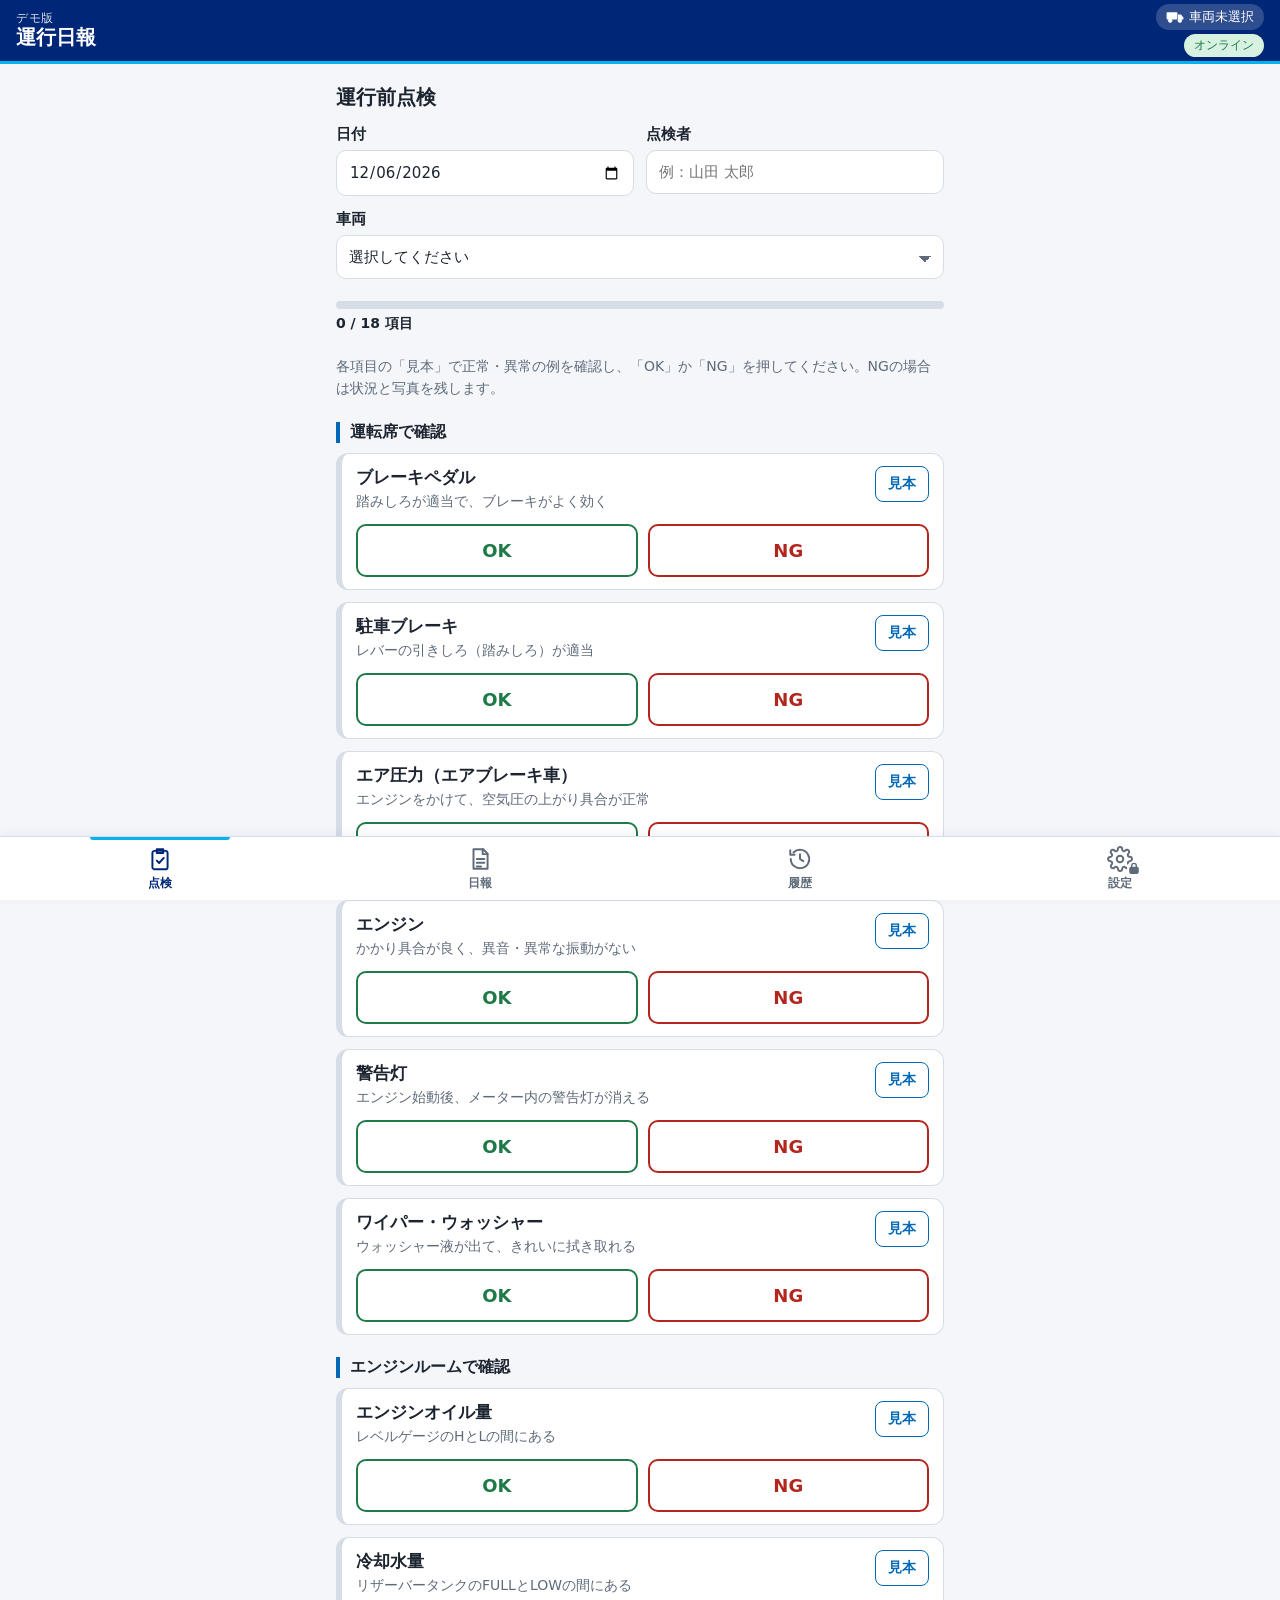
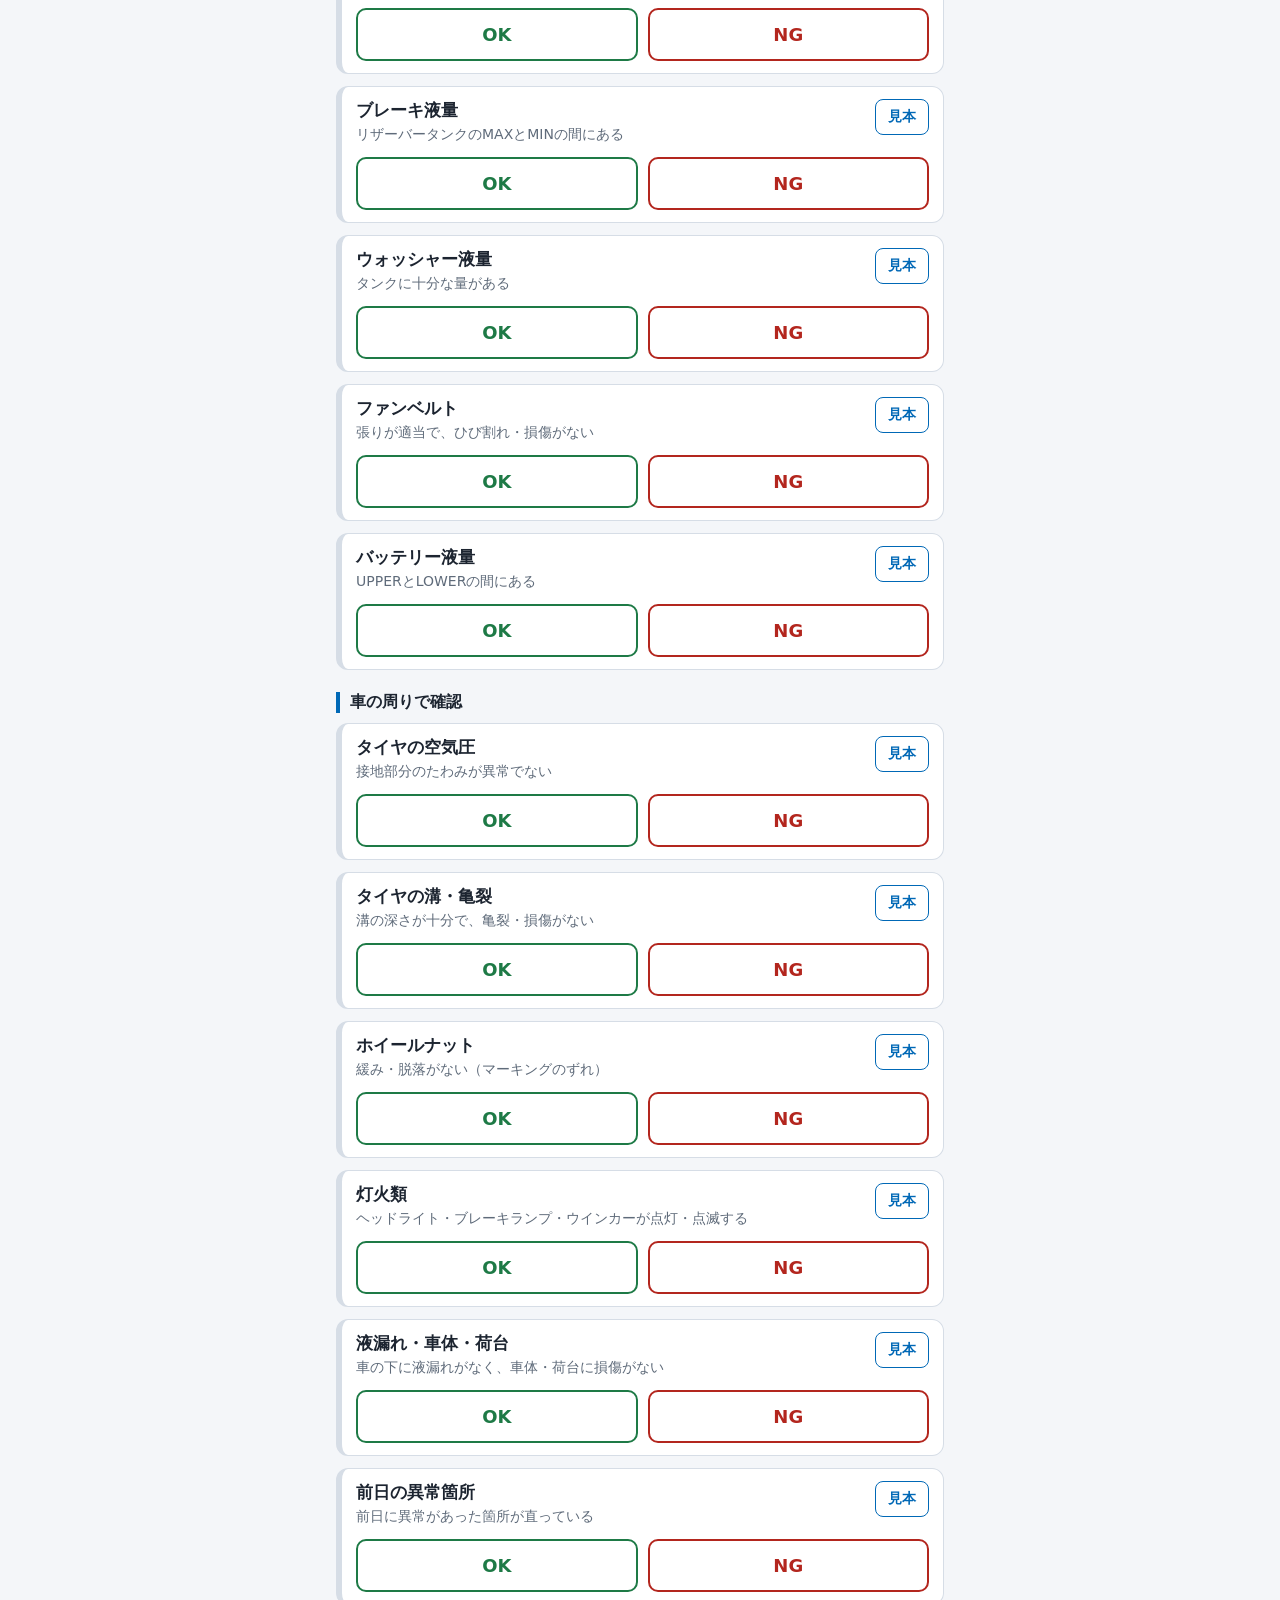
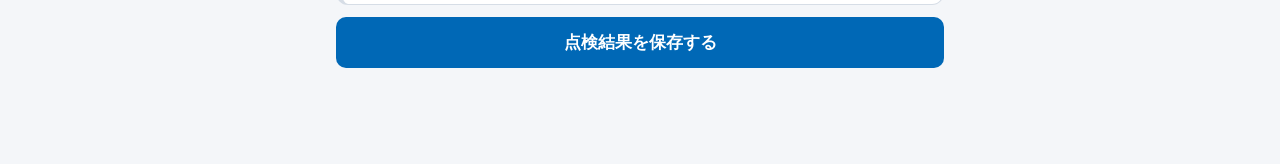
==== commit bfe822e9: "点検の進捗をトラックの絵から元のシンプルなバーに戻す（v3.1） Co-Authored-By: Claude Opus 5.5 <noreply@anthropic.com>" ====
--- a/index.html
+++ b/index.html
@@ -38,48 +38,7 @@
         <label>車両<select name="vehicle" class="vehicle-select" required></select></label>
 
         <div class="progress" id="insp-progress">
-          <div class="road" id="road" style="--p:0">
-            <div class="lane"></div>
-            <div class="done-lane" id="done-lane"></div>
-            <!-- ドライバー（スマホを持っている） -->
-            <svg class="driver" viewBox="0 0 34 46" aria-hidden="true">
-              <rect x="11" y="32" width="5" height="12" rx="1" fill="#002777"/>
-              <rect x="18" y="32" width="5" height="12" rx="1" fill="#002777"/>
-              <rect x="9" y="18" width="16" height="16" rx="4" fill="#0068b6"/>
-              <rect x="15" y="20" width="4" height="12" fill="#00b3ec" opacity=".8"/>
-              <circle cx="17" cy="11" r="7" fill="#f5d0a9"/>
-              <path d="M9.5 9.5 a7.5 6.5 0 0 1 15 0 z" fill="#002777"/>
-              <rect x="17" y="8" width="10" height="2.2" rx="1" fill="#002777"/>
-              <circle cx="20" cy="12" r="1" fill="#1e1e1e"/>
-              <path d="M21.5 15 q1.5 1 3 0" stroke="#1e1e1e" stroke-width=".8" fill="none"/>
-              <path d="M22 22 l3 3" stroke="#0068b6" stroke-width="3" stroke-linecap="round"/>
-              <rect x="24" y="18" width="7" height="11" rx="1.5" fill="#1e1e1e"/>
-              <rect x="25" y="19.5" width="5" height="7.5" rx=".5" fill="#00b3ec"/>
-            </svg>
-            <div class="bubble" id="road-bubble">点検スタート！</div>
-            <!-- トラック -->
-            <div class="truck" id="road-truck">
-              <svg viewBox="0 0 84 44" width="84" height="44" aria-hidden="true">
-                <rect x="2" y="4" width="56" height="28" rx="2" fill="#eef2f6" stroke="#9aa5b1"/>
-                <path d="M30 4 h10 l-12 28 h-10 z" fill="#00b3ec"/>
-                <path d="M41 4 h6 l-12 28 h-6 z" fill="#0068b6"/>
-                <path d="M59 9 h13 l9 10 v13 h-22 z" fill="#ffffff" stroke="#9aa5b1"/>
-                <path d="M66 11.5 h5 l7 8 h-12 z" fill="#8fd3f0"/>
-                <rect x="59" y="25" width="22" height="7" fill="#002777"/>
-                <rect x="78" y="21" width="3" height="3" rx="1" fill="#e8b849"/>
-                <rect x="2" y="32" width="80" height="3" fill="#002777"/>
-                <circle cx="15" cy="37" r="5.5" fill="#222"/><circle cx="15" cy="37" r="2" fill="#c3cad3"/>
-                <circle cx="28" cy="37" r="5.5" fill="#222"/><circle cx="28" cy="37" r="2" fill="#c3cad3"/>
-                <circle cx="70" cy="37" r="5.5" fill="#222"/><circle cx="70" cy="37" r="2" fill="#c3cad3"/>
-              </svg>
-              <span class="alert" id="road-alert" hidden>!</span>
-            </div>
-            <!-- ゴールの旗 -->
-            <svg class="goal" viewBox="0 0 24 46" aria-hidden="true">
-              <line x1="4" y1="4" x2="4" y2="44" stroke="#5f6b7a" stroke-width="2"/>
-              <path id="goal-flag" d="M5 5 h16 l-4 6 l4 6 h-16 z" fill="#e8b849"/>
-            </svg>
-          </div>
+          <div class="bar"><span id="insp-bar"></span></div>
           <div class="count"><span id="insp-count">0 / 0</span><span id="insp-ng" class="ng-count" hidden></span></div>
         </div>
 
--- a/style.css
+++ b/style.css
@@ -287,59 +287,6 @@
 label.check { display: flex; align-items: center; gap: 10px; font-weight: 600; }
 label.check input { width: 22px; height: 22px; margin: 0; flex: none; }
 
-/* ---------- v3: 点検の進み具合（ドライバーとトラック） ---------- */
-.road {
-  position: relative;
-  height: 74px;
-  border-radius: 12px;
-  overflow: hidden;
-  background: linear-gradient(#e6f6fd, #f4fbff 60%);
-  border: 1px solid #cfe8f5;
-}
-.road .lane {
-  position: absolute; left: 0; right: 0; bottom: 0; height: 12px;
-  background: #b9c3cf;
-}
-.road .lane::after {
-  content: ""; position: absolute; left: 0; right: 0; top: 5px; height: 2px;
-  background: repeating-linear-gradient(90deg, #fff 0 12px, transparent 12px 24px);
-}
-.road .done-lane {
-  position: absolute; left: 0; bottom: 0; height: 12px; width: 0;
-  background: #00b3ec;
-  transition: width .6s ease;
-}
-.road .driver { position: absolute; left: 4px; bottom: 8px; width: 34px; height: 46px; }
-.road .goal { position: absolute; right: 4px; bottom: 8px; width: 24px; height: 46px; }
-.road .truck {
-  position: absolute; bottom: 7px; width: 84px; height: 44px;
-  left: calc(40px + (100% - 40px - 30px - 84px) * var(--p, 0));
-  transition: left .7s cubic-bezier(.3, 1.3, .5, 1);
-}
-.road .truck.moving svg { animation: bump .35s ease-in-out 2; }
-.road .truck .alert {
-  position: absolute; top: -8px; right: 6px; width: 18px; height: 18px; border-radius: 50%;
-  background: var(--danger); color: #fff; font-size: 12px; font-weight: 800; text-align: center; line-height: 18px;
-  box-shadow: 0 0 0 2px #fff;
-}
-.road .bubble {
-  position: absolute; left: 40px; top: 6px;
-  background: #fff; color: var(--navy); font-size: 12px; font-weight: 700;
-  padding: 3px 8px; border-radius: 10px; border: 1px solid #cfe8f5; white-space: nowrap;
-}
-.road .bubble::before {
-  content: ""; position: absolute; left: -6px; top: 7px; border: 5px solid transparent; border-right-color: #cfe8f5; border-left: 0;
-}
-.road.complete .goal { animation: wave .6s ease-in-out 3; transform-origin: 4px 44px; }
-.road.complete.all-ok .bubble { background: #e6f5ec; color: #14532d; border-color: #b7e2c6; }
-.road.has-ng .bubble { background: #fde8e6; color: #7f1d1d; border-color: #f3c3bd; }
-@keyframes bump { 0%, 100% { transform: translateY(0); } 50% { transform: translateY(-3px); } }
-@keyframes wave { 0%, 100% { transform: rotate(0); } 50% { transform: rotate(-12deg); } }
-@media (prefers-reduced-motion: reduce) {
-  .road .truck, .road .done-lane { transition: none; }
-  .road .truck.moving svg, .road.complete .goal { animation: none; }
-}
-
 /* ---------- v3: 設定のロック ---------- */
 .lock-box { text-align: center; padding: 28px 8px 8px; }
 .lock-box .lock-icon { width: 56px; height: 56px; color: var(--navy); margin: 0 auto 8px; display: block; }
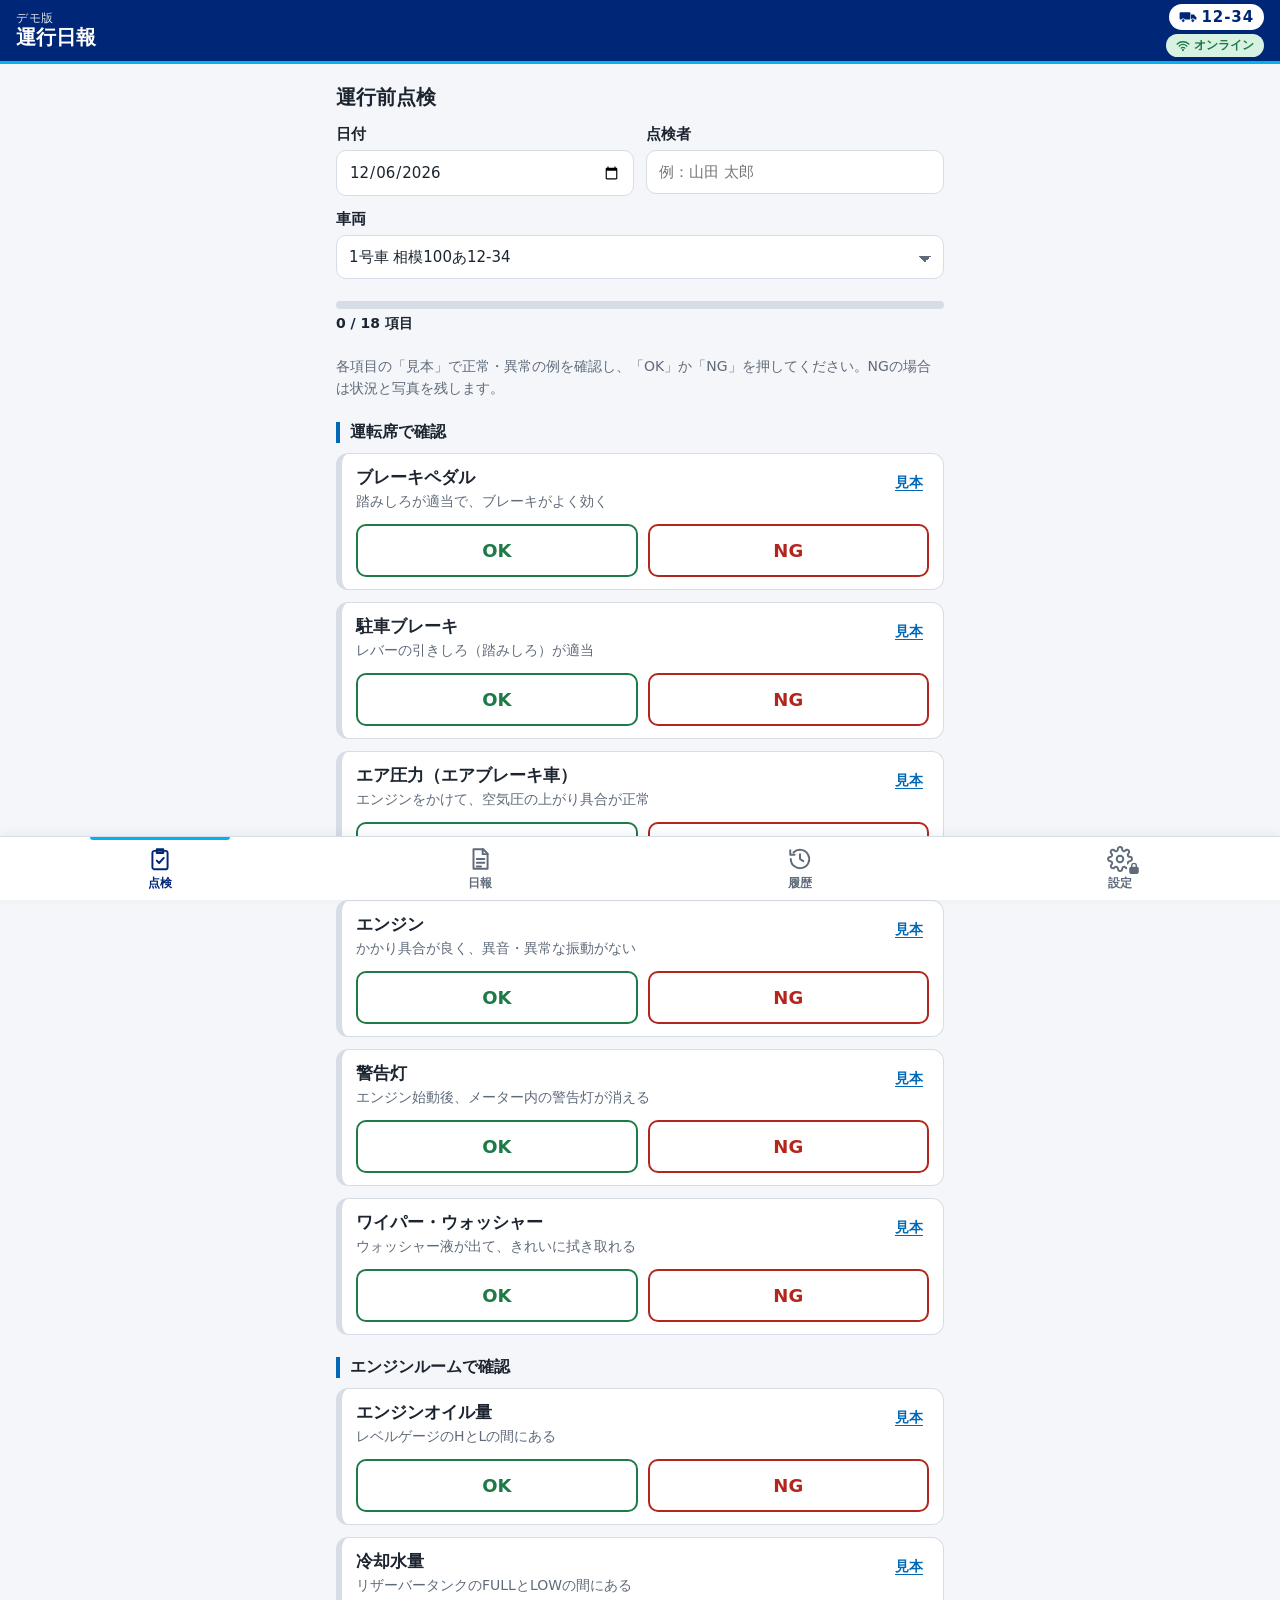
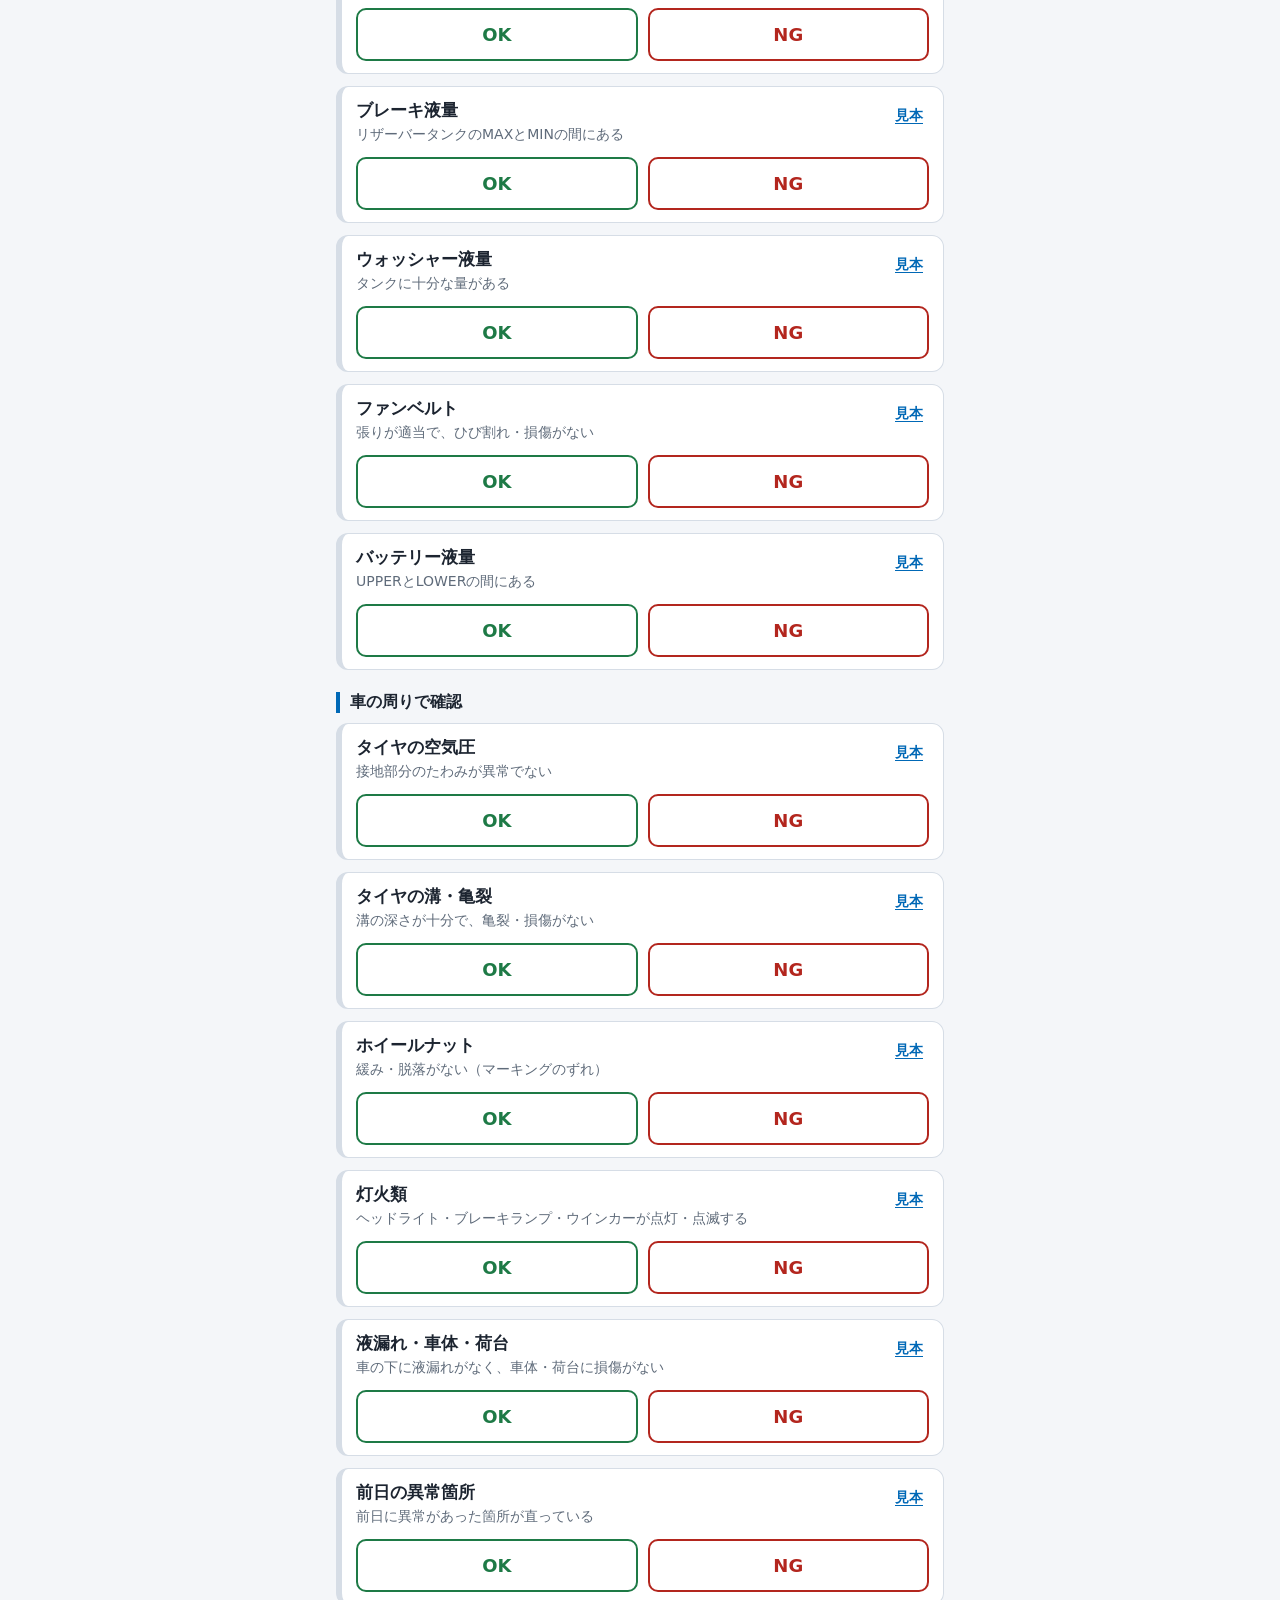
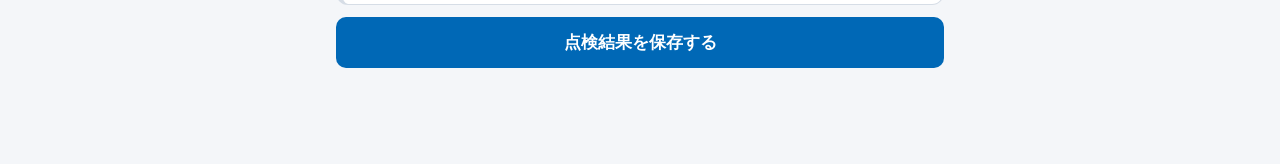
==== commit 97122c4d: "管理用ダッシュボード（別ページ・サンプルデータ）を追加、ヘッダーをログイン車両番号＋オンライン表示に、見本ボタンの枠線を削除（v3.2） Co-Authored-By: Claude Opus 5.5" ====
--- a/index.html
+++ b/index.html
@@ -15,13 +15,18 @@
   <header class="top">
     <div class="title"><small>デモ版</small><span>運行日報</span></div>
     <div class="status">
-      <button type="button" id="vehicle-pill" class="pill vehicle none" aria-label="選択中の車両">
+      <!-- デモ：ログイン中の車両番号（本番はログインしたアカウントの車両を表示） -->
+      <span id="vehicle-pill" class="pill vehicle" title="ログイン中の車両">
         <svg width="18" height="12" viewBox="0 0 30 20" aria-hidden="true"><rect x="1" y="2" width="18" height="12" rx="1.5" fill="currentColor"/><path d="M20 6h5l4 5v3h-9z" fill="currentColor"/><circle cx="7" cy="16" r="3" fill="currentColor" stroke="#fff" stroke-width="1.5"/><circle cx="23" cy="16" r="3" fill="currentColor" stroke="#fff" stroke-width="1.5"/></svg>
-        <span id="vehicle-name">車両未選択</span>
-      </button>
+        <span id="vehicle-name">12-34</span>
+      </span>
       <div class="status-row">
         <span id="admin-pill" class="pill admin" hidden>管理者</span>
-        <span id="net" class="pill">確認中</span>
+        <span id="net" class="pill net" role="status">
+          <svg class="ic-on" width="14" height="14" viewBox="0 0 24 24" aria-hidden="true"><path d="M2 8.5a15 15 0 0 1 20 0M5.5 12a10 10 0 0 1 13 0M9 15.5a5 5 0 0 1 6 0" fill="none" stroke="currentColor" stroke-width="2.4" stroke-linecap="round"/><circle cx="12" cy="19" r="1.8" fill="currentColor"/></svg>
+          <svg class="ic-off" width="14" height="14" viewBox="0 0 24 24" aria-hidden="true"><path d="M2 8.5a15 15 0 0 1 20 0M5.5 12a10 10 0 0 1 13 0M9 15.5a5 5 0 0 1 6 0" fill="none" stroke="currentColor" stroke-width="2.4" stroke-linecap="round" opacity=".4"/><circle cx="12" cy="19" r="1.8" fill="currentColor"/><path d="M4 3l16 18" stroke="currentColor" stroke-width="2.6" stroke-linecap="round"/></svg>
+          <span id="net-text">確認中</span>
+        </span>
       </div>
     </div>
   </header>
--- a/style.css
+++ b/style.css
@@ -67,8 +67,12 @@
   font-size: 13px; font-weight: 700; padding: 4px 10px;
   background: #fff; color: var(--navy);
 }
-.pill.vehicle.none { background: rgba(255,255,255,.18); color: #fff; font-weight: 400; }
 .pill.vehicle svg { flex: none; }
+#vehicle-name { font-size: 15px; letter-spacing: .06em; font-variant-numeric: tabular-nums; }
+.pill.net { display: inline-flex; align-items: center; gap: 4px; font-weight: 700; }
+.pill.net svg { flex: none; }
+.pill.net .ic-off, .pill.net.offline .ic-on { display: none; }
+.pill.net.offline .ic-off { display: block; }
 
 /* 下のメニュー（アイコン付き） */
 .bottom-nav {
@@ -203,7 +207,8 @@
 .item-head { display: flex; justify-content: space-between; align-items: flex-start; gap: 10px; }
 .item-name { font-weight: 700; font-size: 17px; }
 .item-point { color: var(--muted); font-size: 14px; margin-top: 2px; line-height: 1.5; }
-.sample-btn { flex: none; border: 1px solid var(--brand); color: var(--brand); background: var(--card); border-radius: 8px; padding: 8px 12px; font-size: 14px; font-weight: 700; }
+.sample-btn { flex: none; border: 0; color: var(--brand); background: transparent; border-radius: 8px; padding: 8px 6px 8px 12px; font-size: 14px; font-weight: 700; text-decoration: underline; text-underline-offset: 3px; }
+.sample-btn:active { background: #e8f1fa; }
 .judge { display: grid; grid-template-columns: 1fr 1fr; gap: 10px; margin-top: 12px; }
 .judge-btn { padding: 14px 0; border-radius: 10px; font-size: 18px; font-weight: 800; background: var(--card); }
 .judge-btn.ok { color: var(--ok); border: 2px solid var(--ok); }
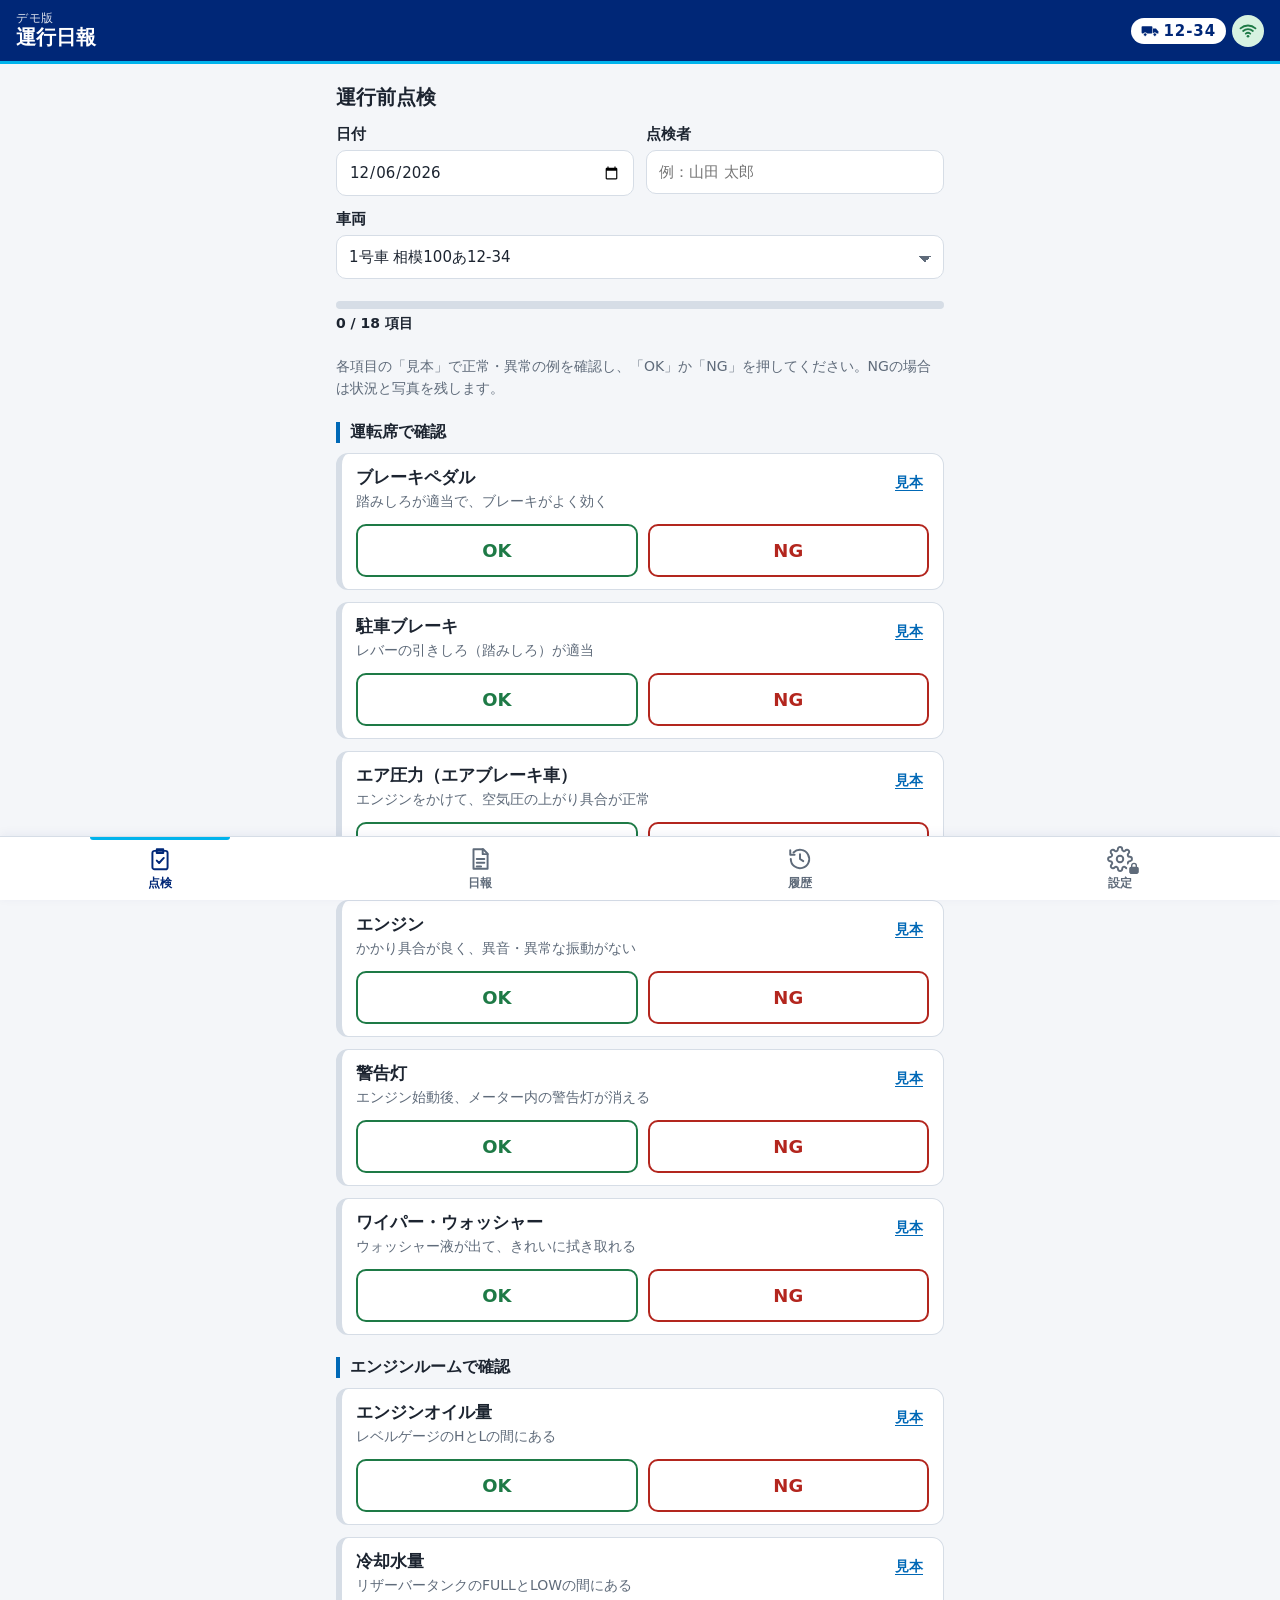
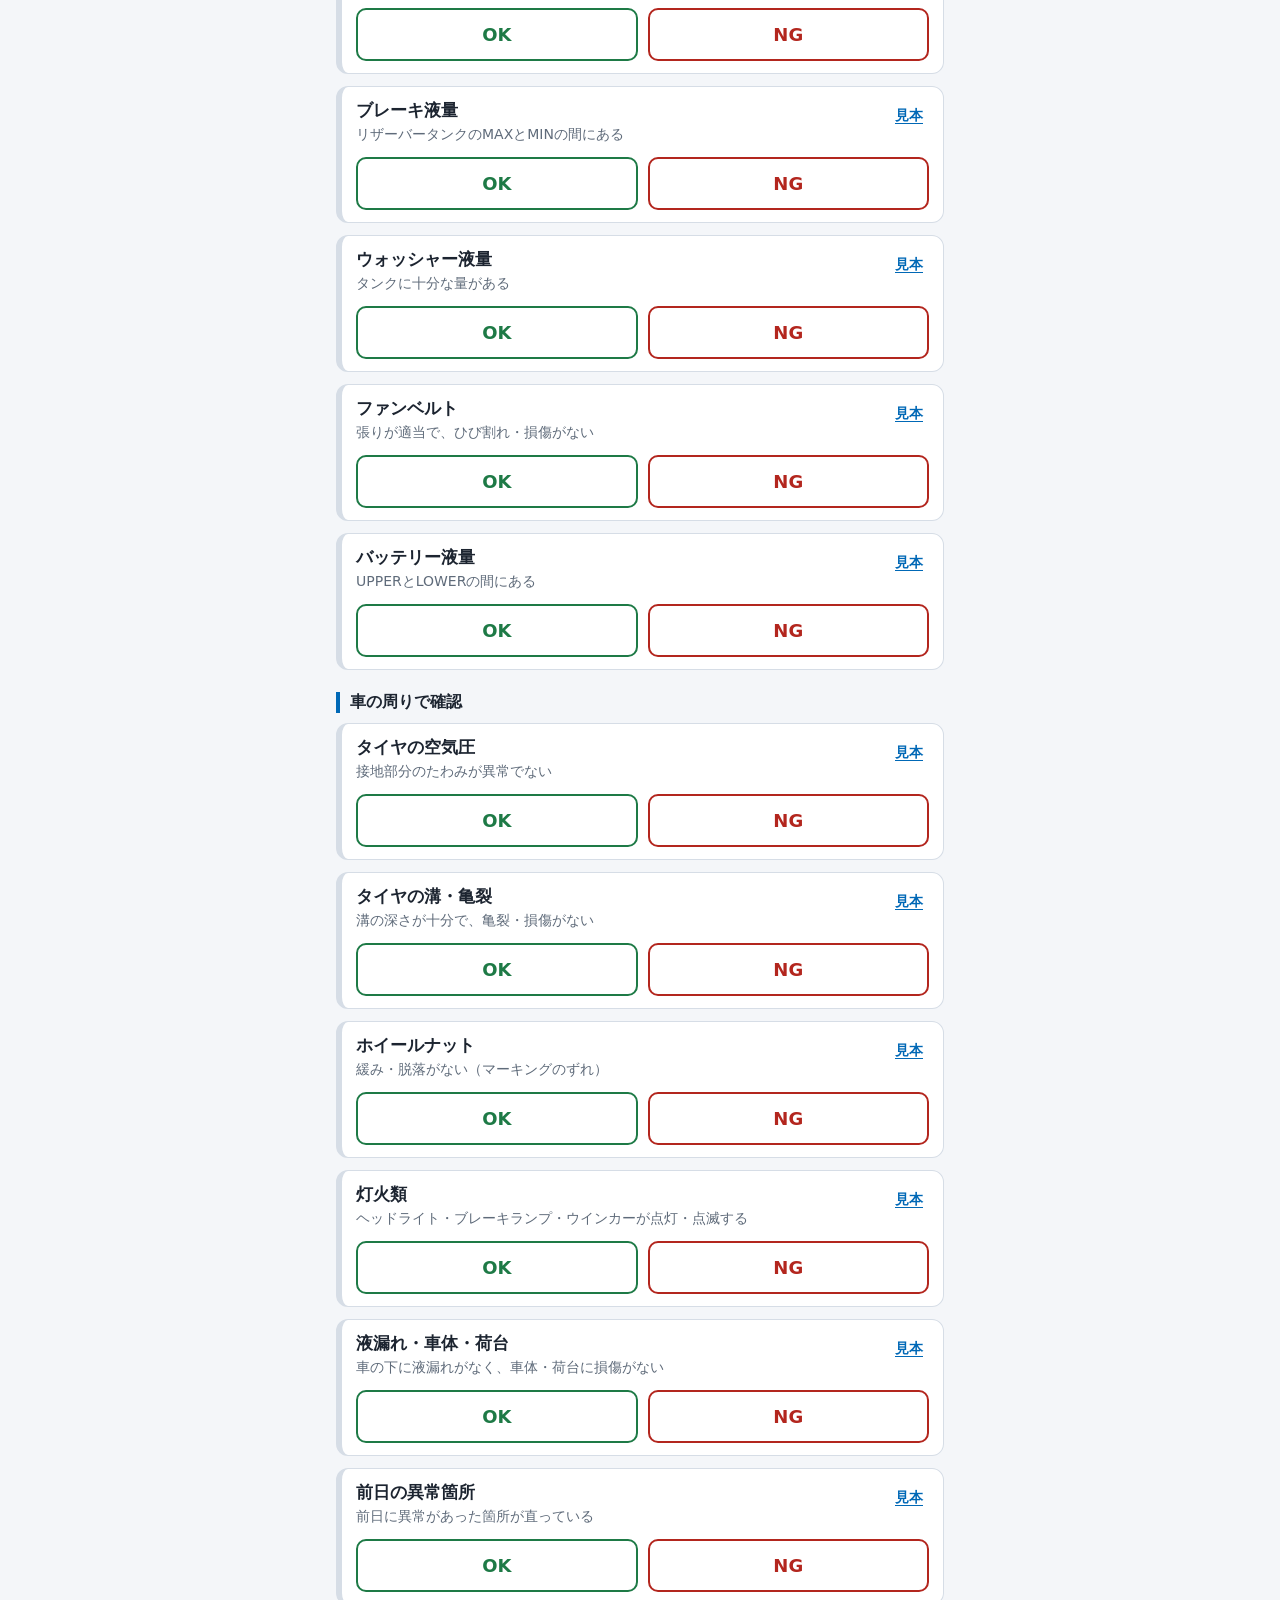
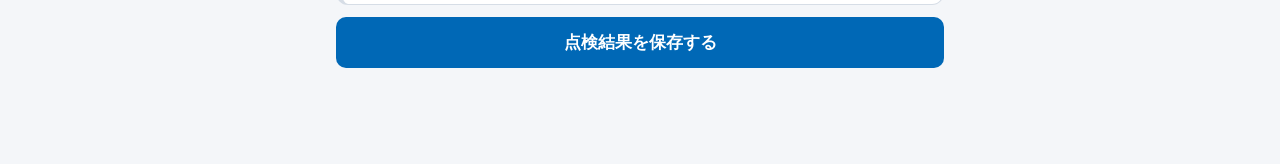
==== commit c893b4a5: "v3.3: header shows vehicle number and online icon on one line Co-Authored-By: Claude Opus 5.5 <norep" ====
--- a/index.html
+++ b/index.html
@@ -15,19 +15,17 @@
   <header class="top">
     <div class="title"><small>デモ版</small><span>運行日報</span></div>
     <div class="status">
+      <span id="admin-pill" class="pill admin" hidden>管理者</span>
       <!-- デモ：ログイン中の車両番号（本番はログインしたアカウントの車両を表示） -->
       <span id="vehicle-pill" class="pill vehicle" title="ログイン中の車両">
         <svg width="18" height="12" viewBox="0 0 30 20" aria-hidden="true"><rect x="1" y="2" width="18" height="12" rx="1.5" fill="currentColor"/><path d="M20 6h5l4 5v3h-9z" fill="currentColor"/><circle cx="7" cy="16" r="3" fill="currentColor" stroke="#fff" stroke-width="1.5"/><circle cx="23" cy="16" r="3" fill="currentColor" stroke="#fff" stroke-width="1.5"/></svg>
         <span id="vehicle-name">12-34</span>
       </span>
-      <div class="status-row">
-        <span id="admin-pill" class="pill admin" hidden>管理者</span>
-        <span id="net" class="pill net" role="status">
+        <span id="net" class="pill net" role="status" title="通信状態">
           <svg class="ic-on" width="14" height="14" viewBox="0 0 24 24" aria-hidden="true"><path d="M2 8.5a15 15 0 0 1 20 0M5.5 12a10 10 0 0 1 13 0M9 15.5a5 5 0 0 1 6 0" fill="none" stroke="currentColor" stroke-width="2.4" stroke-linecap="round"/><circle cx="12" cy="19" r="1.8" fill="currentColor"/></svg>
           <svg class="ic-off" width="14" height="14" viewBox="0 0 24 24" aria-hidden="true"><path d="M2 8.5a15 15 0 0 1 20 0M5.5 12a10 10 0 0 1 13 0M9 15.5a5 5 0 0 1 6 0" fill="none" stroke="currentColor" stroke-width="2.4" stroke-linecap="round" opacity=".4"/><circle cx="12" cy="19" r="1.8" fill="currentColor"/><path d="M4 3l16 18" stroke="currentColor" stroke-width="2.6" stroke-linecap="round"/></svg>
-          <span id="net-text">確認中</span>
+          <span id="net-text" class="sr-only">確認中</span>
         </span>
-      </div>
     </div>
   </header>
 
--- a/style.css
+++ b/style.css
@@ -45,8 +45,8 @@
 .title { display: flex; flex-direction: column; line-height: 1.15; flex: none; }
 .title small { font-size: 12px; font-weight: 400; opacity: .85; letter-spacing: .05em; }
 .title span { font-size: 20px; font-weight: 700; }
-.status { display: flex; flex-direction: column; align-items: flex-end; gap: 4px; min-width: 0; }
-.status-row { display: flex; gap: 6px; }
+.status { display: flex; align-items: center; justify-content: flex-end; gap: 6px; min-width: 0; }
+.sr-only { position: absolute; width: 1px; height: 1px; padding: 0; margin: -1px; overflow: hidden; clip: rect(0 0 0 0); white-space: nowrap; border: 0; }
 
 .pill {
   font-size: 12px;
@@ -69,8 +69,8 @@
 }
 .pill.vehicle svg { flex: none; }
 #vehicle-name { font-size: 15px; letter-spacing: .06em; font-variant-numeric: tabular-nums; }
-.pill.net { display: inline-flex; align-items: center; gap: 4px; font-weight: 700; }
-.pill.net svg { flex: none; }
+.pill.net { display: inline-grid; place-items: center; width: 32px; height: 32px; padding: 0; flex: none; }
+.pill.net svg { flex: none; width: 18px; height: 18px; }
 .pill.net .ic-off, .pill.net.offline .ic-on { display: none; }
 .pill.net.offline .ic-off { display: block; }
 
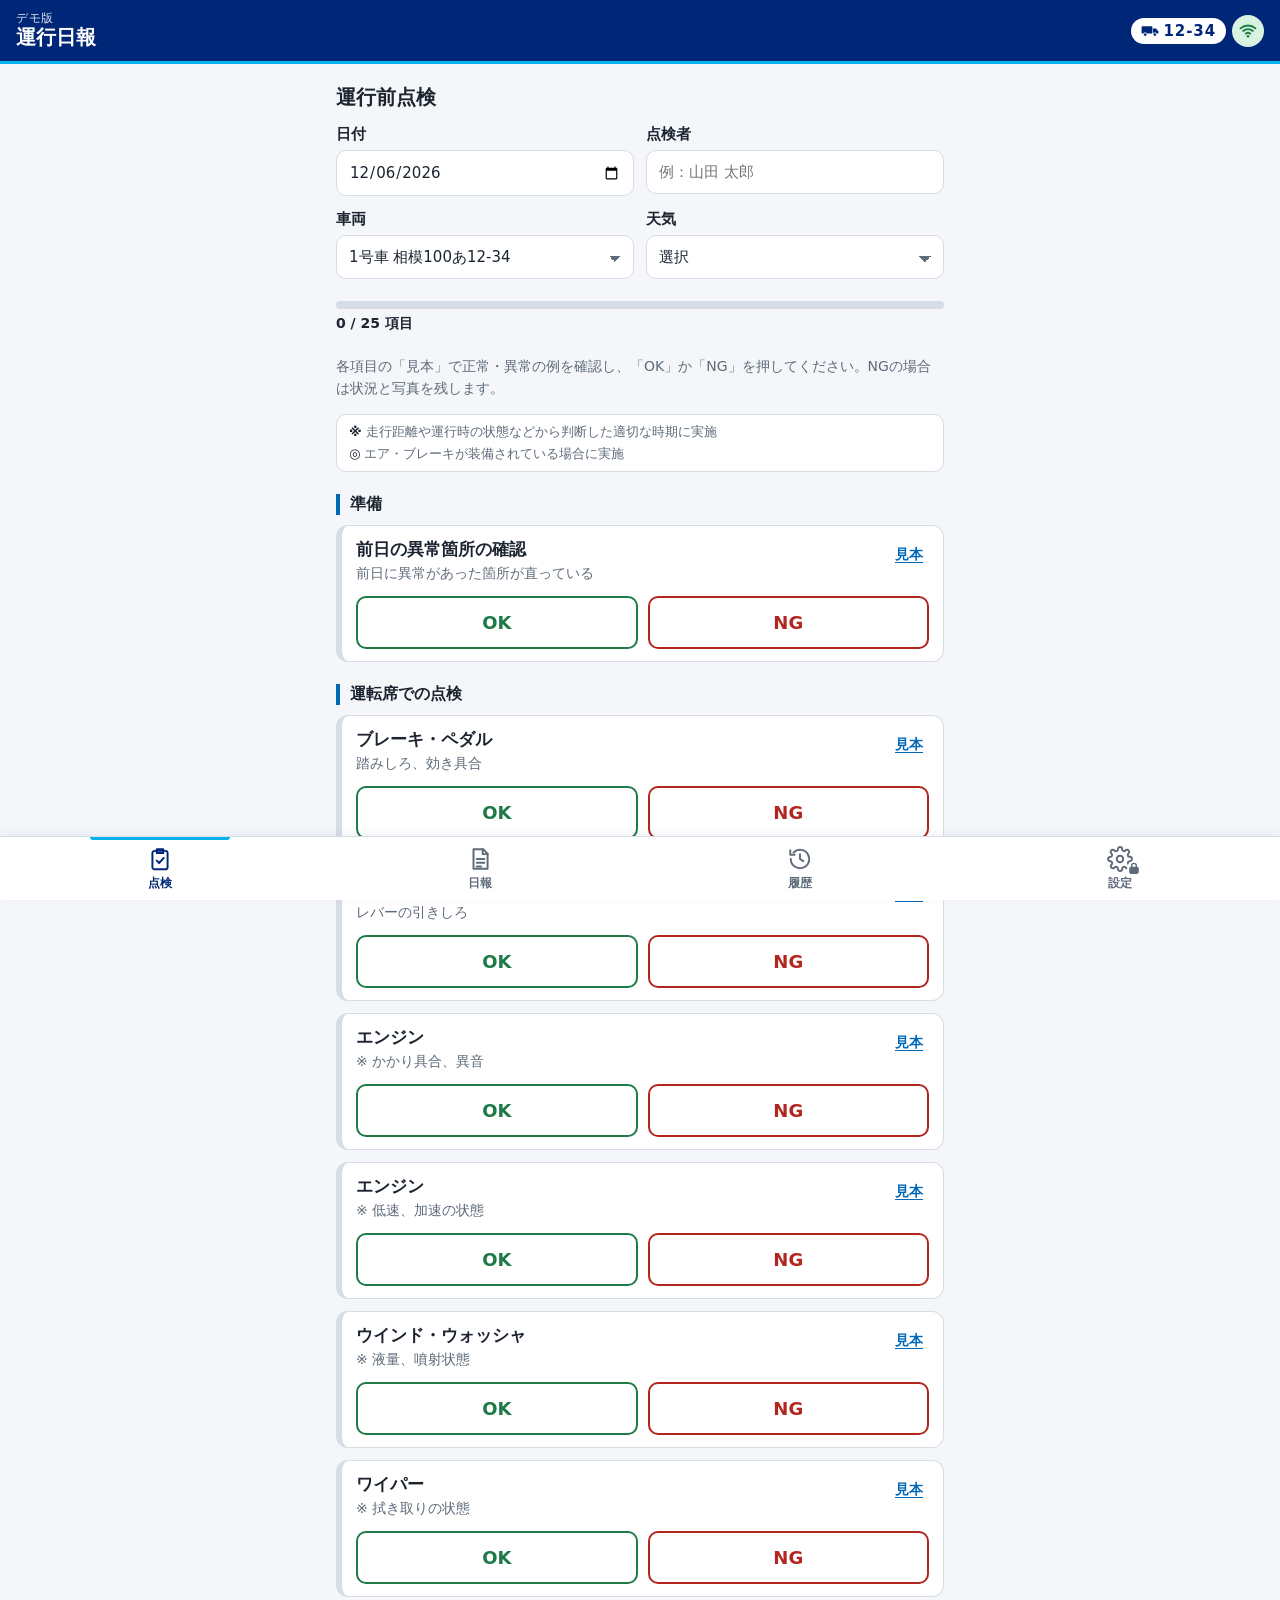
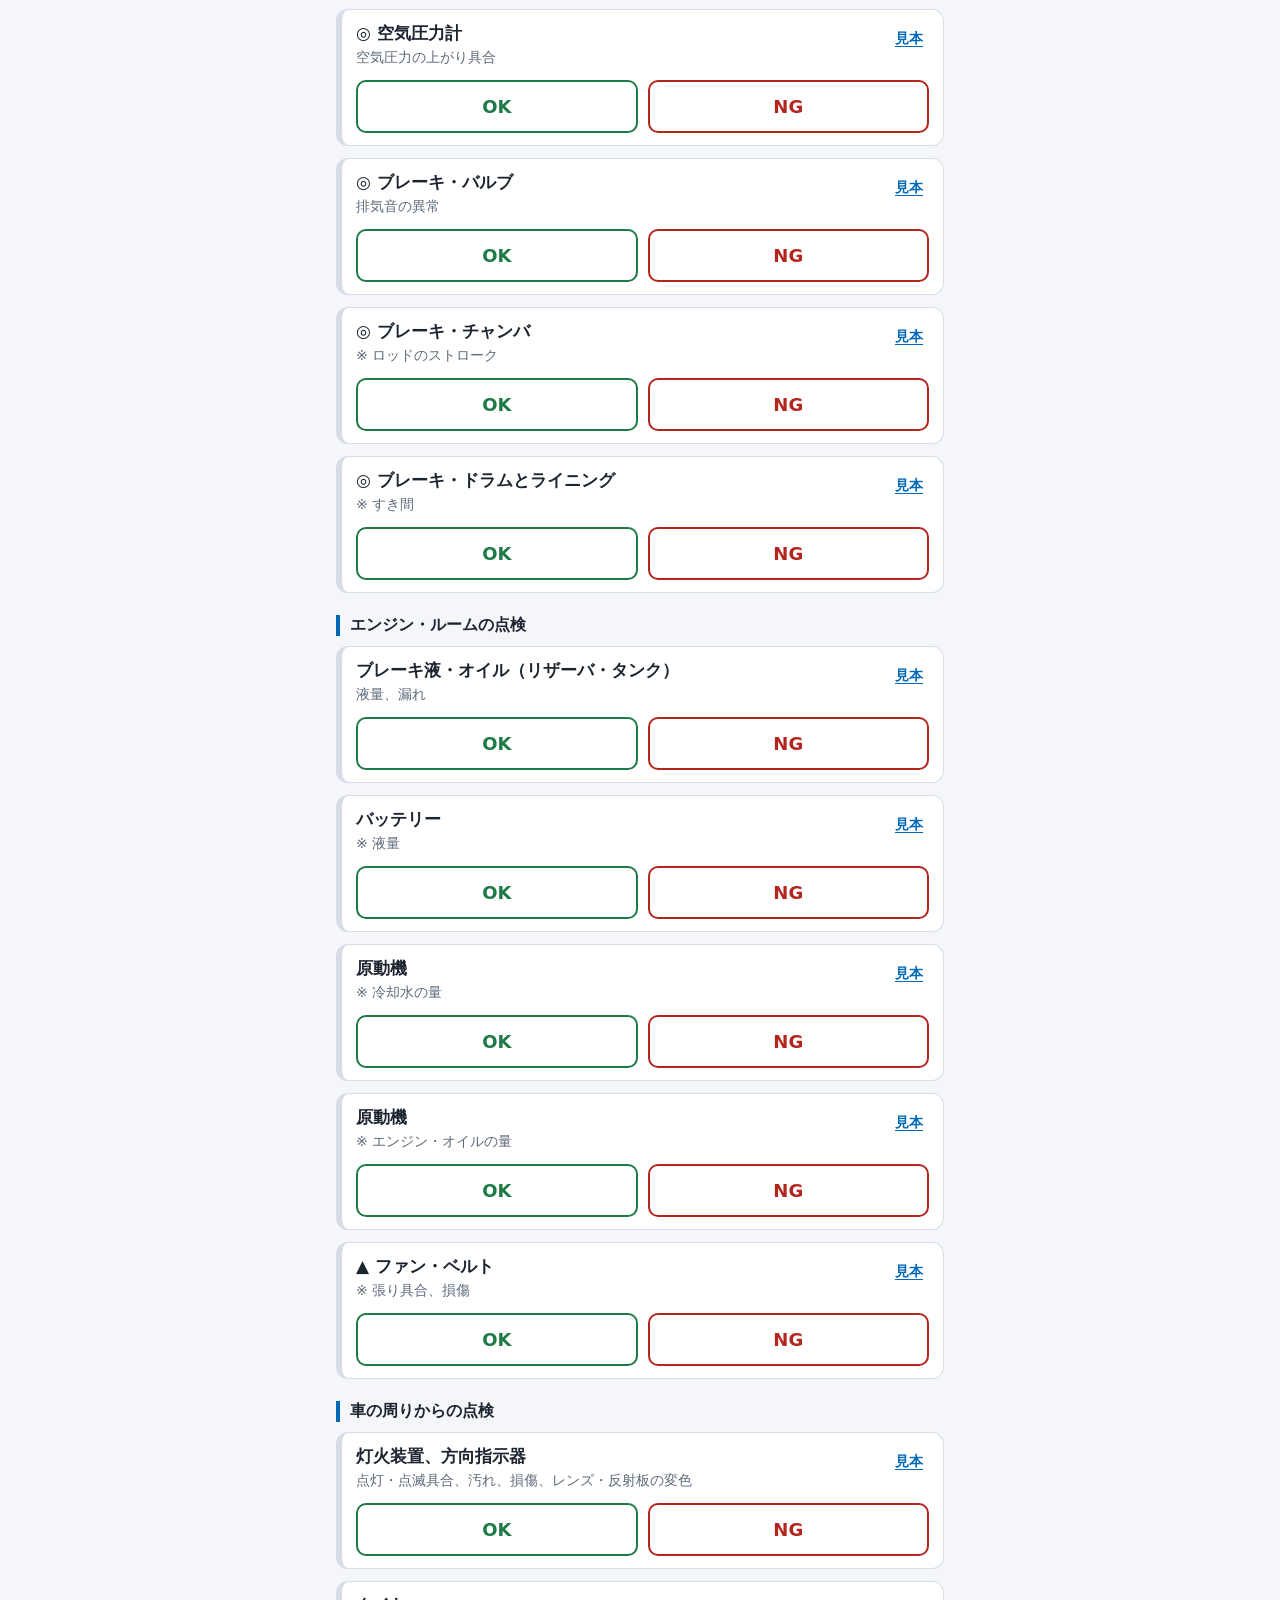
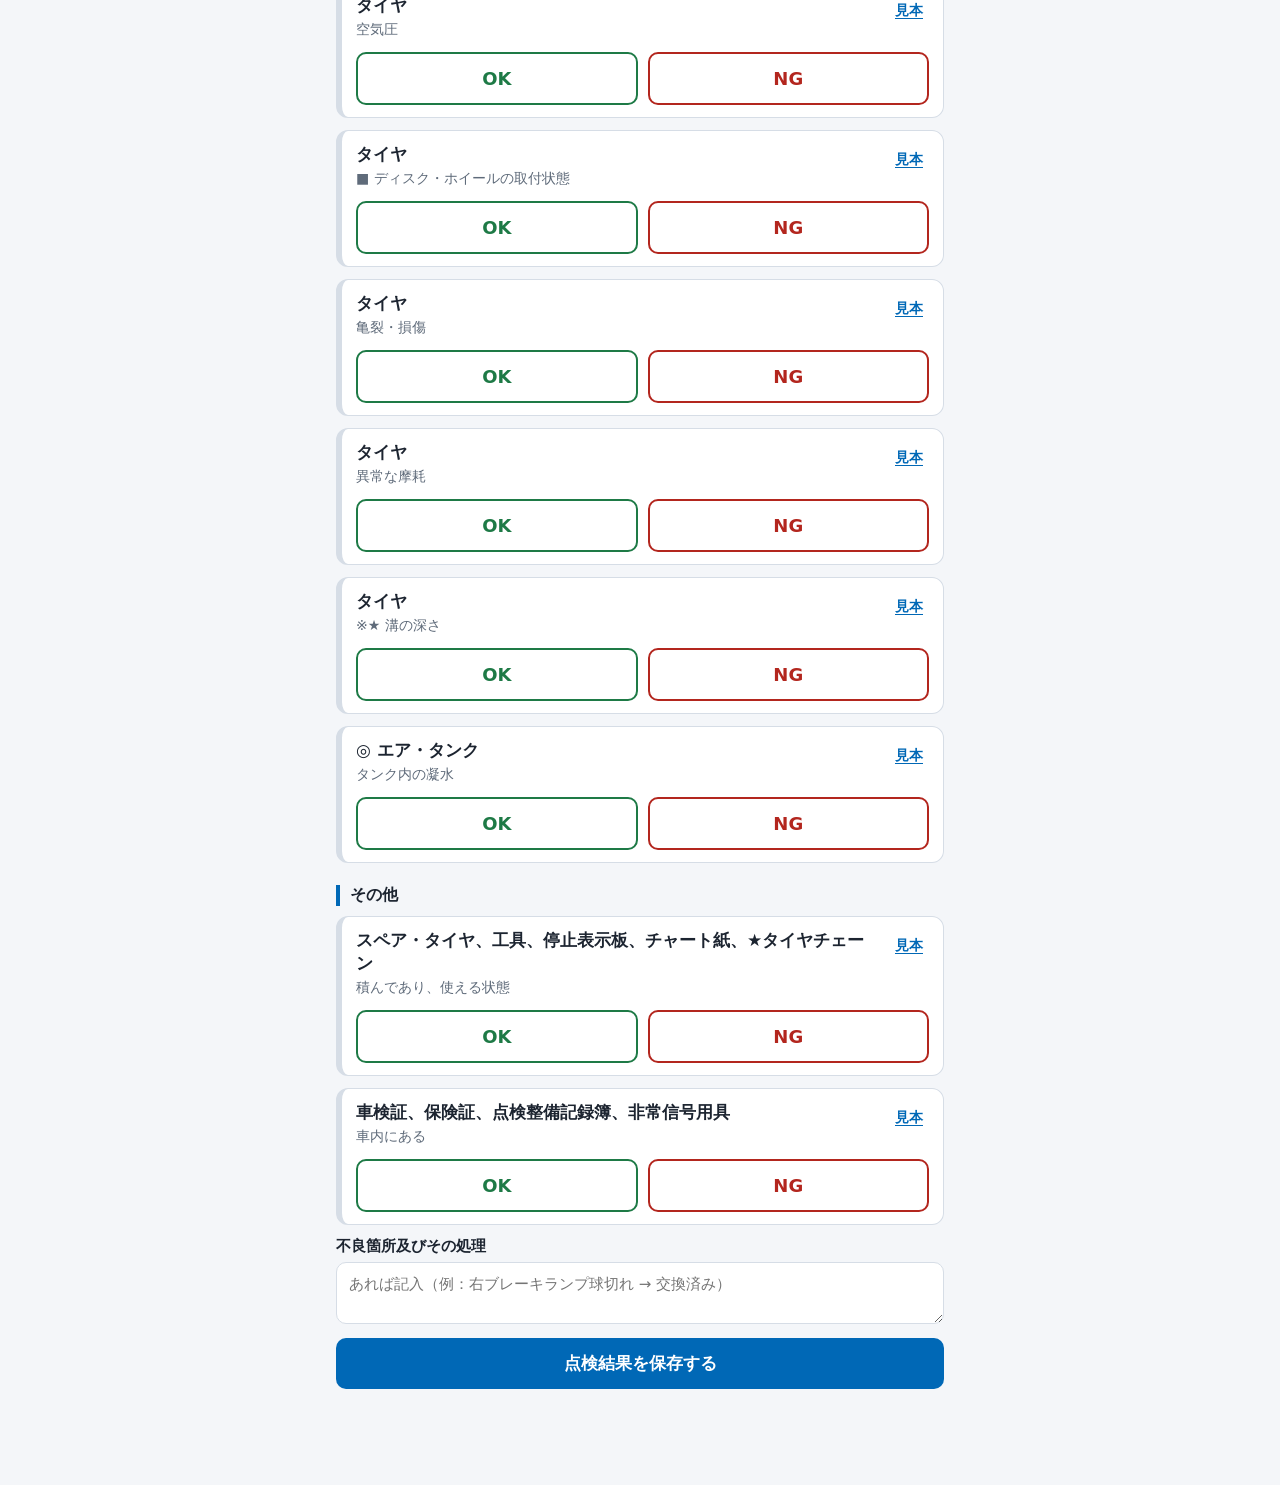
==== commit 558cb45e: "v3.5: inspection items match the paper sheet; approval on the dashboard - Checklist follows the pape" ====
--- a/index.html
+++ b/index.html
@@ -38,7 +38,12 @@
           <label>日付<input type="date" name="date" required></label>
           <label>点検者<input type="text" name="inspector" placeholder="例：山田 太郎" required></label>
         </div>
-        <label>車両<select name="vehicle" class="vehicle-select" required></select></label>
+        <div class="row">
+          <label>車両<select name="vehicle" class="vehicle-select" required></select></label>
+          <label>天気<select name="weather" required>
+            <option value="">選択</option><option>晴れ</option><option>くもり</option><option>雨</option><option>雪</option>
+          </select></label>
+        </div>
 
         <div class="progress" id="insp-progress">
           <div class="bar"><span id="insp-bar"></span></div>
@@ -48,6 +53,8 @@
         <p class="hint">各項目の「見本」で正常・異常の例を確認し、「OK」か「NG」を押してください。NGの場合は状況と写真を残します。</p>
 
         <div id="insp-list"></div>
+
+        <label>不良箇所及びその処理<textarea name="defects" rows="2" placeholder="あれば記入（例：右ブレーキランプ球切れ → 交換済み）"></textarea></label>
 
         <button type="submit" class="primary">点検結果を保存する</button>
       </form>
@@ -63,6 +70,13 @@
         </div>
         <label>車両<select name="vehicle" class="vehicle-select" required></select></label>
         <div id="insp-status" class="insp-status"></div>
+
+        <h3 class="sub">ルート</h3>
+        <div class="row">
+          <label>1便目<select name="route1" id="route1" required></select></label>
+          <label>2便目<select name="route2" id="route2"></select></label>
+        </div>
+        <p class="hint">2便目がない日は「なし」のままにしてください。</p>
 
         <h3 class="sub">出庫・帰庫</h3>
         <div class="row">
@@ -121,6 +135,9 @@
       <div class="admin-bar"><span>管理者モード中（見本写真の登録もできます）</span><button type="button" id="lock-now" class="secondary">ロック</button></div>
       <label>車両リスト（1行に1台）
         <textarea id="vehicles" rows="5"></textarea>
+      </label>
+      <label>ルートリスト（1行に1つ）
+        <textarea id="routes" rows="5"></textarea>
       </label>
       <label>送信先URL
         <input type="url" id="endpoint" placeholder="未設定（デモモード）">
--- a/style.css
+++ b/style.css
@@ -207,6 +207,8 @@
 .item-head { display: flex; justify-content: space-between; align-items: flex-start; gap: 10px; }
 .item-name { font-weight: 700; font-size: 17px; }
 .item-point { color: var(--muted); font-size: 14px; margin-top: 2px; line-height: 1.5; }
+.marks { display: grid; gap: 4px; font-size: 13px; color: var(--muted); background: var(--card); border: 1px solid var(--line); border-radius: 10px; padding: 8px 12px; margin: 0 0 4px; }
+.marks b { color: var(--text); }
 .sample-btn { flex: none; border: 0; color: var(--brand); background: transparent; border-radius: 8px; padding: 8px 6px 8px 12px; font-size: 14px; font-weight: 700; text-decoration: underline; text-underline-offset: 3px; }
 .sample-btn:active { background: #e8f1fa; }
 .judge { display: grid; grid-template-columns: 1fr 1fr; gap: 10px; margin-top: 12px; }
